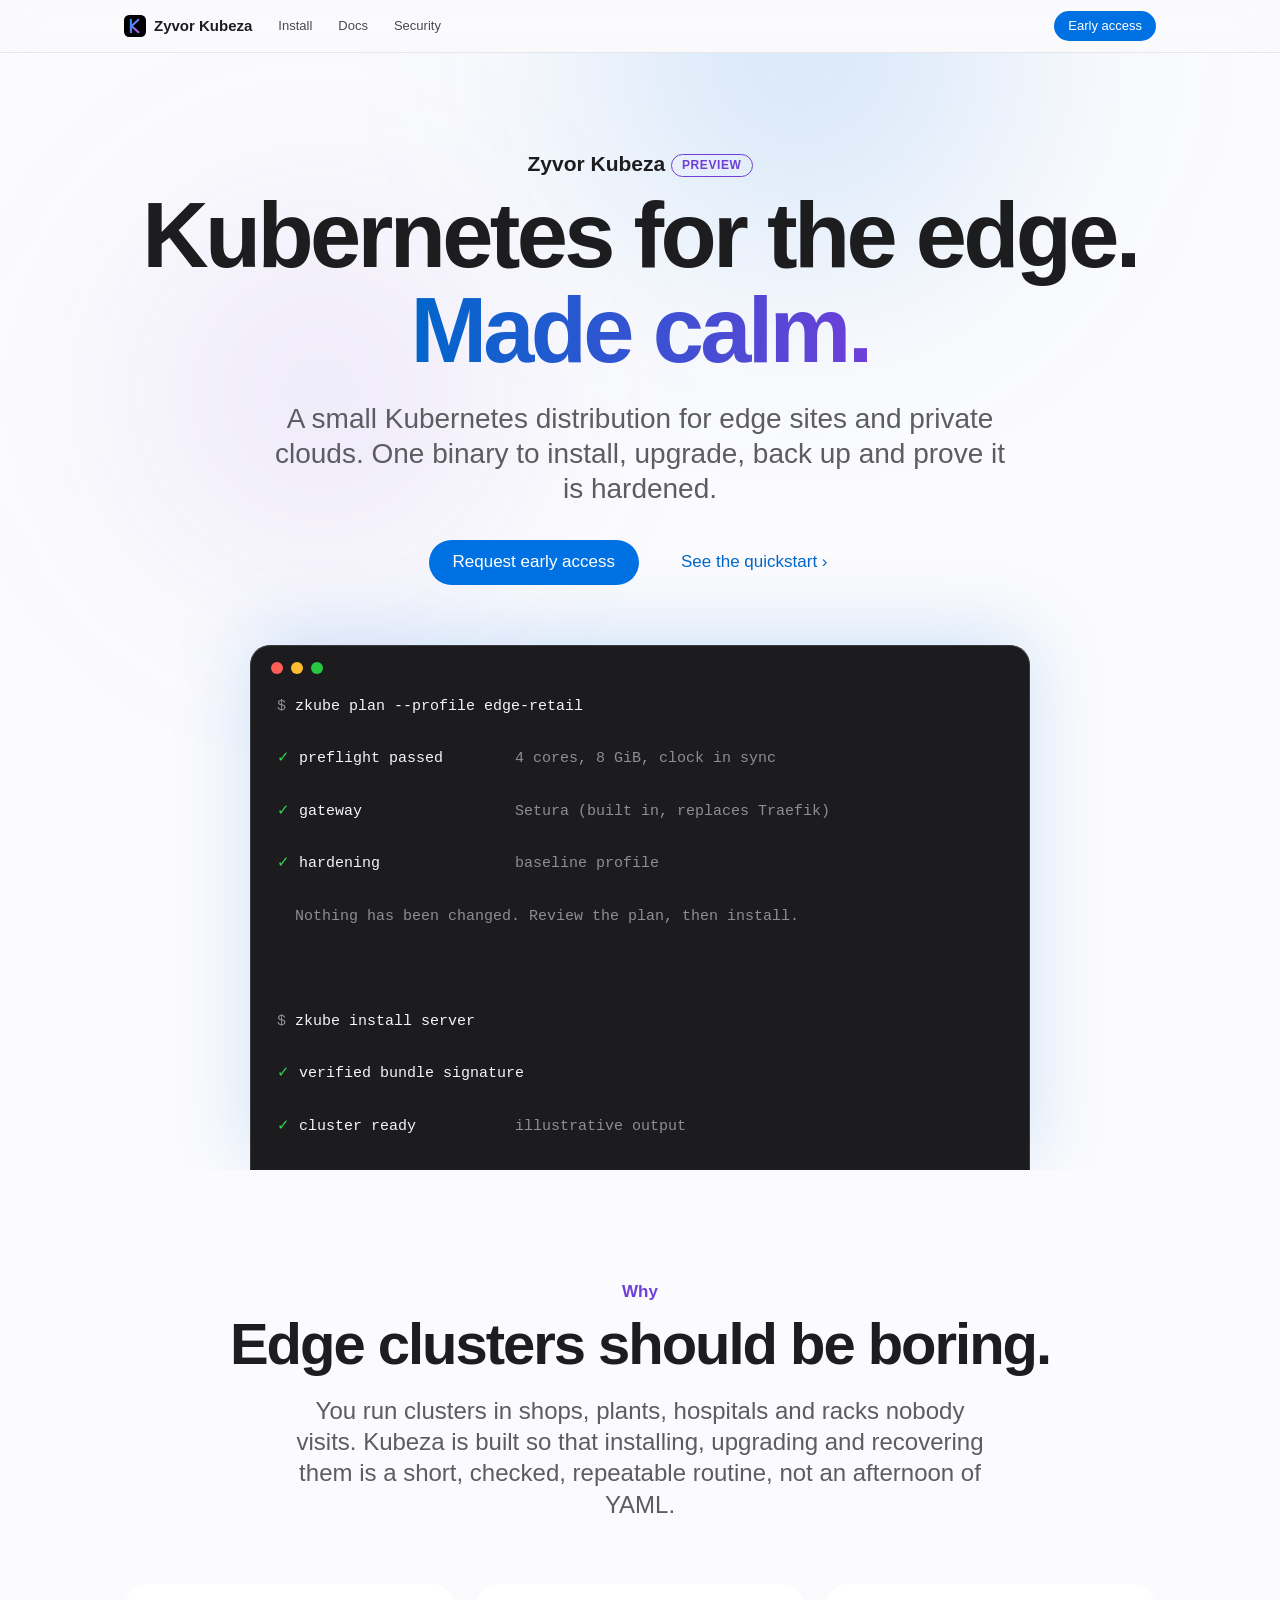
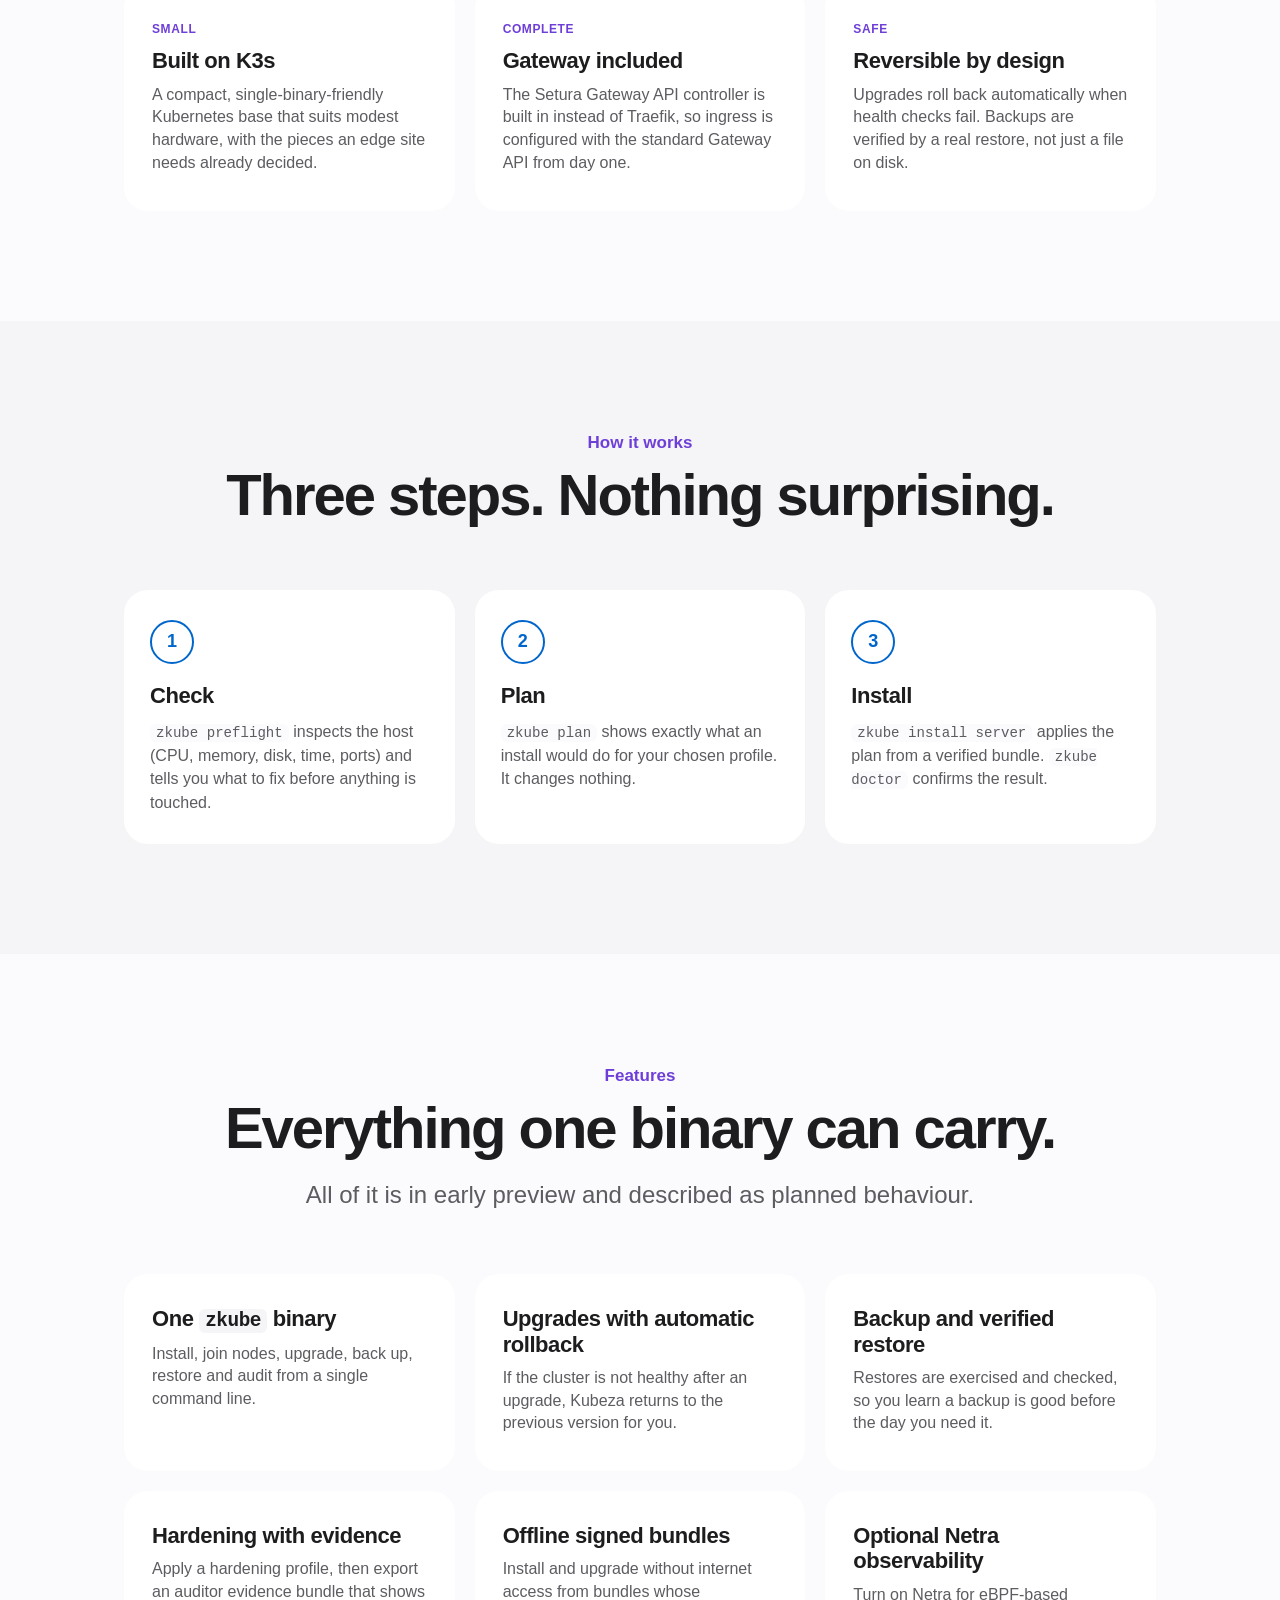
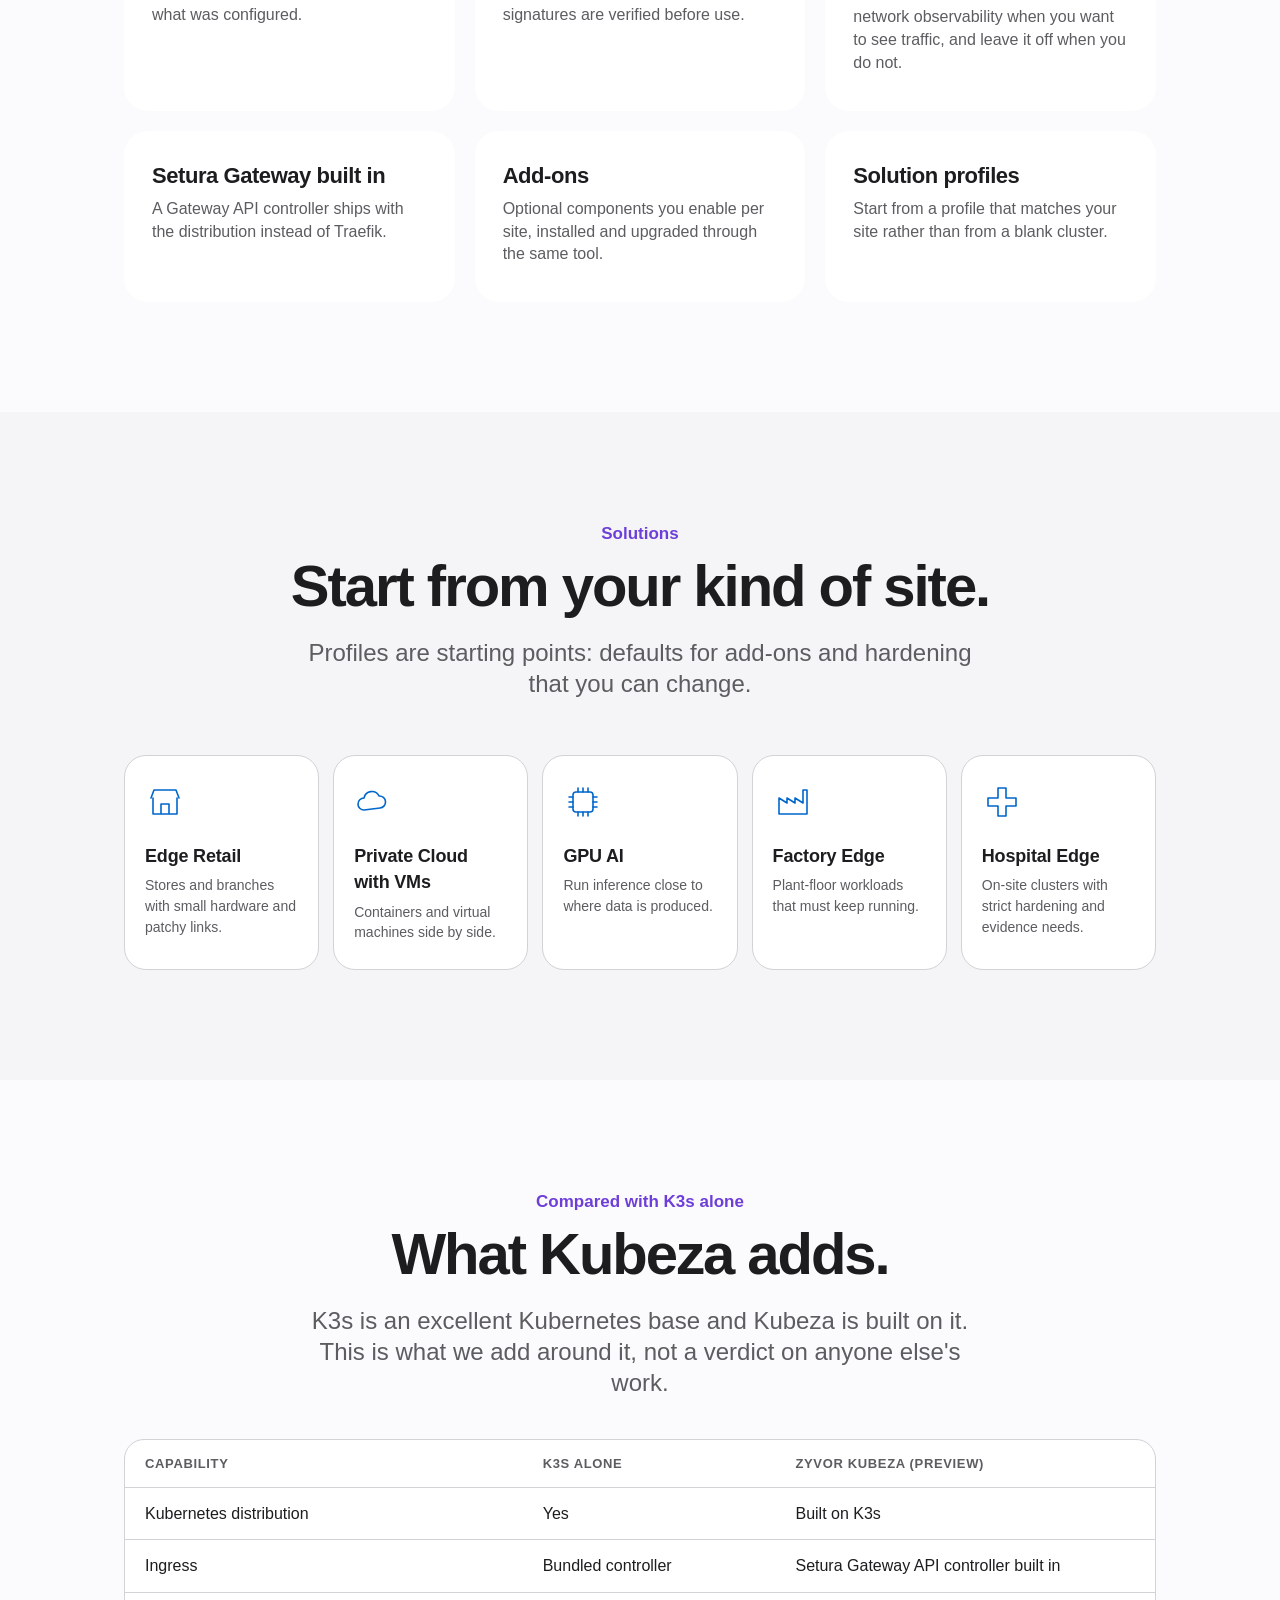
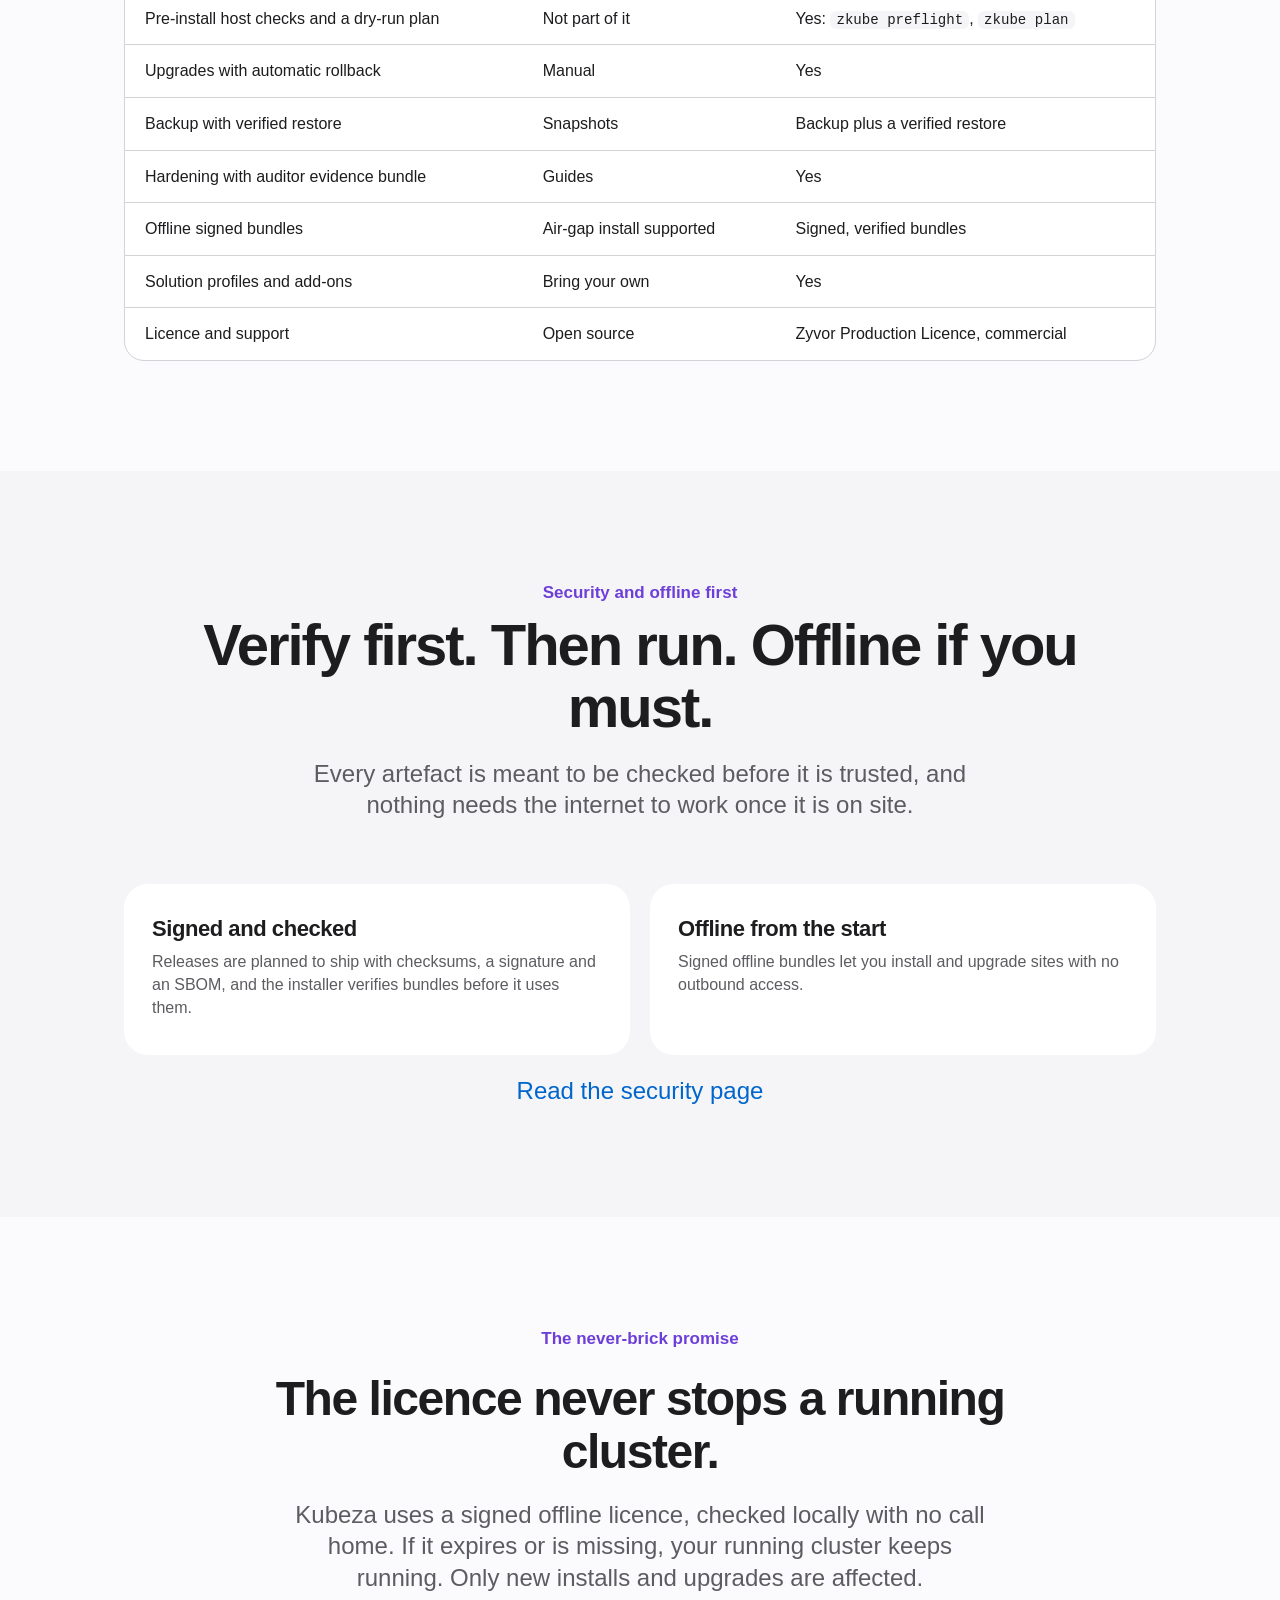
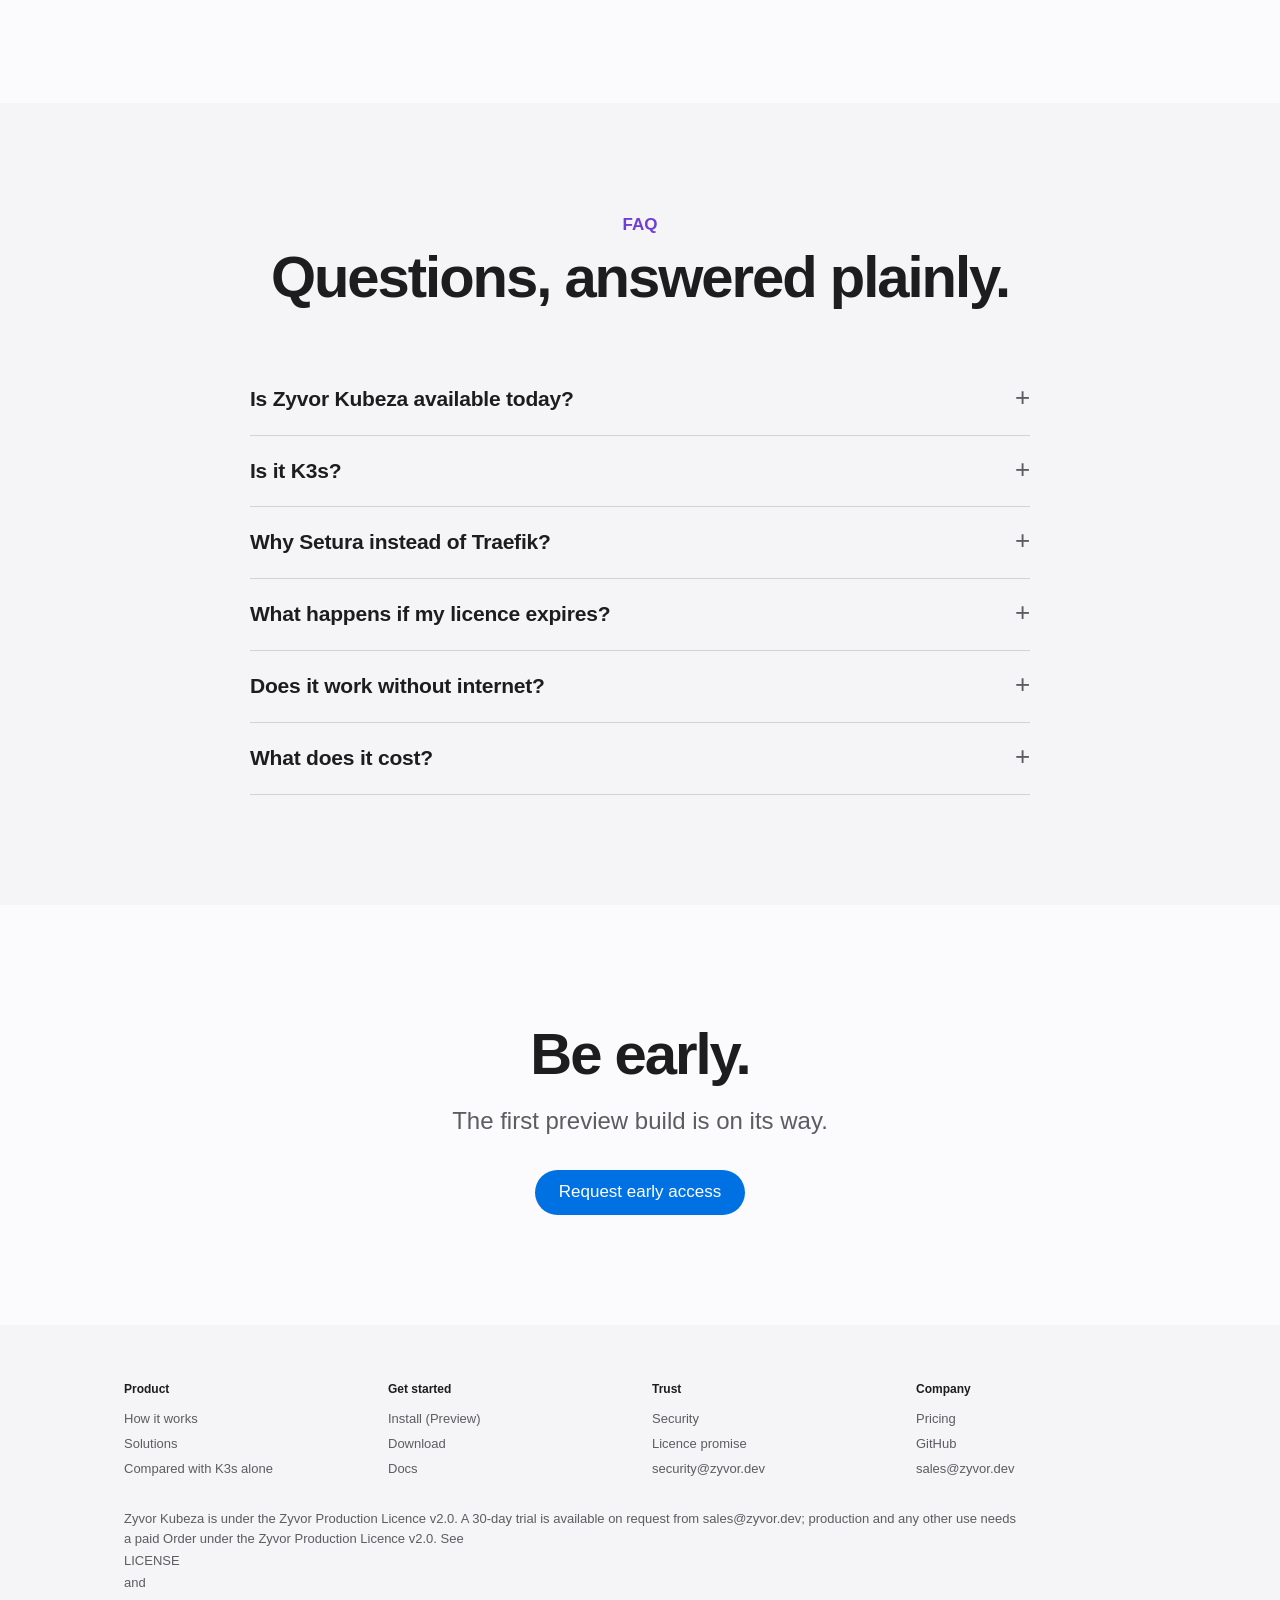
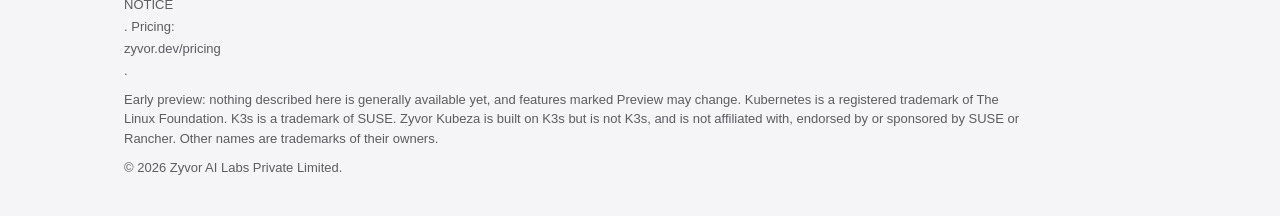
==== index.html @ eb452c56 "Add home page Co-Authored-By: Claude Sonnet 5.5 <noreply@anthropic.com>" ====
<!doctype html>
<html lang="en">
<head>
<meta charset="utf-8">
<meta name="viewport" content="width=device-width, initial-scale=1">
<title>Zyvor Kubeza: Kubernetes for the edge, made calm</title>
<meta name="description" content="A small Kubernetes distribution for edge sites and private clouds, built on K3s, with the Setura Gateway API controller built in. Early preview.">
<link rel="canonical" href="https://zyvorai.github.io/zyvor-kubeza-site/">
<link rel="icon" type="image/svg+xml" href="favicon.svg">
<meta property="og:type" content="website">
<meta property="og:title" content="Zyvor Kubeza: Kubernetes for the edge, made calm">
<meta property="og:description" content="A small Kubernetes distribution for edge sites and private clouds, built on K3s, with the Setura Gateway API controller built in. Early preview.">
<meta property="og:image" content="https://zyvorai.github.io/zyvor-kubeza-site/og-image.svg">
<meta name="twitter:card" content="summary_large_image">
<meta name="theme-color" content="#000000" media="(prefers-color-scheme: dark)">
<meta name="theme-color" content="#fbfbfd" media="(prefers-color-scheme: light)">
<link rel="stylesheet" href="assets/site.css">
<noscript><style>.reveal{opacity:1!important;transform:none!important}.terminal .line{opacity:1!important;animation:none!important}</style></noscript>
</head>
<body>
<a class="skip" href="#main">Skip to content</a>
<header class="nav"><div class="wrap">
<a class="brand" href="index.html"><img src="favicon.svg" alt="" width="22" height="22">Zyvor Kubeza</a>
<nav aria-label="Primary" style="display:contents">
<a class="hide-sm" href="install.html">Install</a>
<a class="hide-sm" href="docs.html">Docs</a>
<a class="hide-sm" href="security.html">Security</a>
<span class="spacer"></span>
<a class="buy" href="download.html">Early access</a>
</nav></div></header>
<main id="main">
<section class="hero" style="padding-bottom:0">
<div class="wrap">
<p class="eyebrow">Zyvor Kubeza <span class="badge">Preview</span></p>
<h1>Kubernetes for the edge.<br><span class="grad">Made calm.</span></h1>
<p class="lede">A small Kubernetes distribution for edge sites and private clouds. One binary to install, upgrade, back up and prove it is hardened.</p>
<div class="cta"><a class="btn primary" href="download.html">Request early access</a><a class="btn ghost" href="install.html">See the quickstart</a></div>
<div class="terminal" role="img" aria-label="Terminal mock of zkube plan and zkube install output">
<div class="bar" aria-hidden="true"><i></i><i></i><i></i></div>
<pre aria-hidden="true"><span class="line" style="--i:0"><span class="dim">$</span> zkube plan --profile edge-retail</span>
<span class="line" style="--i:1"><span class="ok">&#10003;</span> preflight passed        <span class="dim">4 cores, 8 GiB, clock in sync</span></span>
<span class="line" style="--i:2"><span class="ok">&#10003;</span> gateway                 <span class="dim">Setura (built in, replaces Traefik)</span></span>
<span class="line" style="--i:3"><span class="ok">&#10003;</span> hardening               <span class="dim">baseline profile</span></span>
<span class="line" style="--i:4"><span class="dim">  Nothing has been changed. Review the plan, then install.</span></span>
<span class="line" style="--i:5"> </span>
<span class="line" style="--i:6"><span class="dim">$</span> zkube install server</span>
<span class="line" style="--i:7"><span class="ok">&#10003;</span> verified bundle signature</span>
<span class="line" style="--i:8"><span class="ok">&#10003;</span> cluster ready           <span class="dim">illustrative output</span></span></pre>
</div>
</div>
</section>

<section id="why"><div class="wrap">
<p class="kicker reveal">Why</p>
<h2 class="reveal">Edge clusters should be boring.</h2>
<p class="sub reveal">You run clusters in shops, plants, hospitals and racks nobody visits. Kubeza is built so that installing, upgrading and recovering them is a short, checked, repeatable routine, not an afternoon of YAML.</p>
<div class="grid">
<div class="card reveal"><span class="tag">Small</span><h3>Built on K3s</h3><p>A compact, single-binary-friendly Kubernetes base that suits modest hardware, with the pieces an edge site needs already decided.</p></div>
<div class="card reveal"><span class="tag">Complete</span><h3>Gateway included</h3><p>The Setura Gateway API controller is built in instead of Traefik, so ingress is configured with the standard Gateway API from day one.</p></div>
<div class="card reveal"><span class="tag">Safe</span><h3>Reversible by design</h3><p>Upgrades roll back automatically when health checks fail. Backups are verified by a real restore, not just a file on disk.</p></div>
</div></div></section>

<section id="how" class="alt"><div class="wrap">
<p class="kicker reveal">How it works</p>
<h2 class="reveal">Three steps. Nothing surprising.</h2>
<div class="steps">
<div class="step reveal"><b>1</b><h3>Check</h3><p><code>zkube preflight</code> inspects the host (CPU, memory, disk, time, ports) and tells you what to fix before anything is touched.</p></div>
<div class="step reveal"><b>2</b><h3>Plan</h3><p><code>zkube plan</code> shows exactly what an install would do for your chosen profile. It changes nothing.</p></div>
<div class="step reveal"><b>3</b><h3>Install</h3><p><code>zkube install server</code> applies the plan from a verified bundle. <code>zkube doctor</code> confirms the result.</p></div>
</div></div></section>

<section id="features"><div class="wrap">
<p class="kicker reveal">Features</p>
<h2 class="reveal">Everything one binary can carry.</h2>
<p class="sub reveal">All of it is in early preview and described as planned behaviour.</p>
<div class="grid">
<div class="card reveal"><h3>One <code>zkube</code> binary</h3><p>Install, join nodes, upgrade, back up, restore and audit from a single command line.</p></div>
<div class="card reveal"><h3>Upgrades with automatic rollback</h3><p>If the cluster is not healthy after an upgrade, Kubeza returns to the previous version for you.</p></div>
<div class="card reveal"><h3>Backup and verified restore</h3><p>Restores are exercised and checked, so you learn a backup is good before the day you need it.</p></div>
<div class="card reveal"><h3>Hardening with evidence</h3><p>Apply a hardening profile, then export an auditor evidence bundle that shows what was configured.</p></div>
<div class="card reveal"><h3>Offline signed bundles</h3><p>Install and upgrade without internet access from bundles whose signatures are verified before use.</p></div>
<div class="card reveal"><h3>Optional Netra observability</h3><p>Turn on Netra for eBPF-based network observability when you want to see traffic, and leave it off when you do not.</p></div>
<div class="card reveal"><h3>Setura Gateway built in</h3><p>A Gateway API controller ships with the distribution instead of Traefik.</p></div>
<div class="card reveal"><h3>Add-ons</h3><p>Optional components you enable per site, installed and upgraded through the same tool.</p></div>
<div class="card reveal"><h3>Solution profiles</h3><p>Start from a profile that matches your site rather than from a blank cluster.</p></div>
</div></div></section>

<section id="solutions" class="alt"><div class="wrap">
<p class="kicker reveal">Solutions</p>
<h2 class="reveal">Start from your kind of site.</h2>
<p class="sub reveal">Profiles are starting points: defaults for add-ons and hardening that you can change.</p>
<div class="sols">
<div class="sol reveal"><svg viewBox="0 0 40 40" aria-hidden="true"><path d="M6 16l3-8h22l3 8M8 16v16h24V16M16 32V22h8v10"/></svg><h3>Edge Retail</h3><p>Stores and branches with small hardware and patchy links.</p></div>
<div class="sol reveal"><svg viewBox="0 0 40 40" aria-hidden="true"><path d="M10 28a6 6 0 010-12 8 8 0 0115-2 6 6 0 011 12z"/></svg><h3>Private Cloud with VMs</h3><p>Containers and virtual machines side by side.</p></div>
<div class="sol reveal"><svg viewBox="0 0 40 40" aria-hidden="true"><rect x="10" y="10" width="20" height="20" rx="3"/><path d="M15 6v4M20 6v4M25 6v4M15 30v4M20 30v4M25 30v4M6 15h4M6 20h4M6 25h4M30 15h4M30 20h4M30 25h4"/></svg><h3>GPU AI</h3><p>Run inference close to where data is produced.</p></div>
<div class="sol reveal"><svg viewBox="0 0 40 40" aria-hidden="true"><path d="M6 32V16l8 5v-5l8 5v-5l8 5V8h4v24z"/></svg><h3>Factory Edge</h3><p>Plant-floor workloads that must keep running.</p></div>
<div class="sol reveal"><svg viewBox="0 0 40 40" aria-hidden="true"><path d="M16 6h8v10h10v8H24v10h-8V24H6v-8h10z"/></svg><h3>Hospital Edge</h3><p>On-site clusters with strict hardening and evidence needs.</p></div>
</div></div></section>

<section id="compare"><div class="wrap">
<p class="kicker reveal">Compared with K3s alone</p>
<h2 class="reveal">What Kubeza adds.</h2>
<p class="sub reveal">K3s is an excellent Kubernetes base and Kubeza is built on it. This is what we add around it, not a verdict on anyone else's work.</p>
<div class="tablewrap reveal"><table>
<thead><tr><th>Capability</th><th>K3s alone</th><th>Zyvor Kubeza (Preview)</th></tr></thead>
<tbody>
<tr><td>Kubernetes distribution</td><td>Yes</td><td>Built on K3s</td></tr>
<tr><td>Ingress</td><td>Bundled controller</td><td>Setura Gateway API controller built in</td></tr>
<tr><td>Pre-install host checks and a dry-run plan</td><td>Not part of it</td><td>Yes: <code>zkube preflight</code>, <code>zkube plan</code></td></tr>
<tr><td>Upgrades with automatic rollback</td><td>Manual</td><td>Yes</td></tr>
<tr><td>Backup with verified restore</td><td>Snapshots</td><td>Backup plus a verified restore</td></tr>
<tr><td>Hardening with auditor evidence bundle</td><td>Guides</td><td>Yes</td></tr>
<tr><td>Offline signed bundles</td><td>Air-gap install supported</td><td>Signed, verified bundles</td></tr>
<tr><td>Solution profiles and add-ons</td><td>Bring your own</td><td>Yes</td></tr>
<tr><td>Licence and support</td><td>Open source</td><td>Zyvor Production Licence, commercial</td></tr>
</tbody></table></div>
</div></section>

<section id="security" class="alt"><div class="wrap">
<p class="kicker reveal">Security and offline first</p>
<h2 class="reveal">Verify first. Then run. Offline if you must.</h2>
<p class="sub reveal">Every artefact is meant to be checked before it is trusted, and nothing needs the internet to work once it is on site.</p>
<div class="grid two">
<div class="card reveal"><h3>Signed and checked</h3><p>Releases are planned to ship with checksums, a signature and an SBOM, and the installer verifies bundles before it uses them.</p></div>
<div class="card reveal"><h3>Offline from the start</h3><p>Signed offline bundles let you install and upgrade sites with no outbound access.</p></div>
</div>
<p class="sub reveal"><a href="security.html">Read the security page</a></p>
</div></section>

<section id="licence"><div class="wrap promise">
<p class="kicker reveal">The never-brick promise</p>
<p class="big reveal">The licence never stops a running cluster.</p>
<p class="sub reveal">Kubeza uses a signed offline licence, checked locally with no call home. If it expires or is missing, your running cluster keeps running. Only new installs and upgrades are affected.</p>
</div></section>

<section id="faq" class="alt"><div class="wrap">
<p class="kicker reveal">FAQ</p>
<h2 class="reveal">Questions, answered plainly.</h2>
<div class="faq">
<details><summary>Is Zyvor Kubeza available today?</summary><p>No. It is an early preview and no binary has been released yet. You can request early access from the <a href="download.html">download page</a>.</p></details>
<details><summary>Is it K3s?</summary><p>No. Zyvor Kubeza is built on K3s and adds its own tooling and components. K3s is a trademark of SUSE, and Zyvor Kubeza is not affiliated with SUSE or Rancher.</p></details>
<details><summary>Why Setura instead of Traefik?</summary><p>Setura is a Gateway API controller from Zyvor that is built into the distribution, so ingress uses the standard Gateway API from the start.</p></details>
<details><summary>What happens if my licence expires?</summary><p>Your running cluster keeps running. The licence is signed and verified offline and never stops a running cluster.</p></details>
<details><summary>Does it work without internet?</summary><p>That is the plan: offline signed bundles for install and upgrade. This is part of the preview.</p></details>
<details><summary>What does it cost?</summary><p>See <a href="https://zyvor.dev/pricing">zyvor.dev/pricing</a> or write to <a href="mailto:sales@zyvor.dev">sales@zyvor.dev</a>.</p></details>
</div></div></section>

<section><div class="wrap" style="text-align:center">
<h2 class="reveal">Be early.</h2>
<p class="sub reveal">The first preview build is on its way.</p>
<div class="cta"><a class="btn primary" href="download.html">Request early access</a></div>
</div></section>
</main>
<footer><div class="wrap">
<div class="cols">
<div><h4>Product</h4><a href="index.html#how">How it works</a><a href="index.html#solutions">Solutions</a><a href="index.html#compare">Compared with K3s alone</a></div>
<div><h4>Get started</h4><a href="install.html">Install (Preview)</a><a href="download.html">Download</a><a href="docs.html">Docs</a></div>
<div><h4>Trust</h4><a href="security.html">Security</a><a href="index.html#licence">Licence promise</a><a href="mailto:security@zyvor.dev">security@zyvor.dev</a></div>
<div><h4>Company</h4><a href="https://zyvor.dev/pricing">Pricing</a><a href="https://github.com/zyvorai/zyvor-kubeza-site">GitHub</a><a href="mailto:sales@zyvor.dev">sales@zyvor.dev</a></div>
</div>
<p>Zyvor Kubeza is under the Zyvor Production Licence v2.0. A 30-day trial is available on request from sales@zyvor.dev; production and any other use needs a paid Order under the Zyvor Production Licence v2.0. See <a href="https://github.com/zyvorai/zyvor-kubeza-site/blob/main/LICENSE">LICENSE</a> and <a href="https://github.com/zyvorai/zyvor-kubeza-site/blob/main/NOTICE">NOTICE</a>. Pricing: <a href="https://zyvor.dev/pricing">zyvor.dev/pricing</a>.</p>
<p>Early preview: nothing described here is generally available yet, and features marked Preview may change. Kubernetes is a registered trademark of The Linux Foundation. K3s is a trademark of SUSE. Zyvor Kubeza is built on K3s but is not K3s, and is not affiliated with, endorsed by or sponsored by SUSE or Rancher. Other names are trademarks of their owners.</p>
<p>&copy; 2026 Zyvor AI Labs Private Limited.</p>
</div></footer>
<script src="assets/site.js" defer></script>
</body>
</html>
---- assets/site.css ----
:root{
  --blue:#0066cc;--blue-btn:#0071e3;--accent2:#6e3fd8;--green:#1a8f3c;--red:#d70015;--amber:#a15c00;
  --ink:#1d1d1f;--ink-2:#5c5c61;--paper:#fbfbfd;--gray:#f5f5f7;--card:#fff;--line:#d2d2d7;
  --nav:rgba(251,251,253,.8);--nav-ink:#1d1d1f;
  --term-bg:#1c1c1e;--term-ink:#f5f5f7;
  --glow1:rgba(0,113,227,.18);--glow2:rgba(110,63,216,.12);
  --font:-apple-system,BlinkMacSystemFont,"SF Pro Display","SF Pro Text","Helvetica Neue",Helvetica,Arial,sans-serif;
  --mono:ui-monospace,"SF Mono",Menlo,Monaco,Consolas,monospace;
  color-scheme:light dark;
}
@media(prefers-color-scheme:dark){:root{
  --blue:#2997ff;--accent2:#bf5af2;--green:#30d158;--red:#ff453a;--amber:#ffd60a;
  --ink:#f5f5f7;--ink-2:#a1a1a6;--paper:#000;--gray:#111113;--card:#1c1c1e;--line:#3a3a3c;
  --nav:rgba(0,0,0,.72);--nav-ink:#f5f5f7;--term-bg:#161618;
  --glow1:rgba(41,151,255,.35);--glow2:rgba(191,90,242,.22);}}
*{box-sizing:border-box;margin:0;padding:0}
html{scroll-behavior:smooth;-webkit-text-size-adjust:100%}
body{font-family:var(--font);background:var(--paper);color:var(--ink);line-height:1.47;-webkit-font-smoothing:antialiased}
a{color:var(--blue);text-decoration:none}a:hover{text-decoration:underline}
:focus-visible{outline:3px solid var(--blue);outline-offset:3px;border-radius:6px}
.skip{position:absolute;left:-999px;top:8px;background:var(--blue-btn);color:#fff;padding:10px 16px;border-radius:10px;z-index:100}
.skip:focus{left:8px}
.wrap{max-width:1080px;margin:0 auto;padding:0 24px}
.narrow{max-width:760px}
header.nav{position:sticky;top:0;z-index:20;background:var(--nav);backdrop-filter:saturate(180%) blur(20px);-webkit-backdrop-filter:saturate(180%) blur(20px);border-bottom:1px solid color-mix(in srgb,var(--line) 50%,transparent)}
header.nav .wrap{display:flex;align-items:center;height:52px;gap:26px;font-size:13px}
header.nav a{color:var(--nav-ink);opacity:.8}header.nav a:hover,header.nav a[aria-current]{opacity:1;text-decoration:none}
header.nav .brand{display:flex;align-items:center;gap:8px;font-weight:600;font-size:15px;opacity:1}
header.nav .brand img{width:22px;height:22px}
header.nav .spacer{flex:1}
header.nav .buy{background:var(--blue-btn);color:#fff;opacity:1;padding:5px 14px;border-radius:980px}
@media(max-width:760px){header.nav .hide-sm{display:none}header.nav .wrap{gap:16px}}
.badge{display:inline-block;font-size:12px;font-weight:600;letter-spacing:.05em;text-transform:uppercase;color:var(--accent2);border:1px solid currentColor;border-radius:980px;padding:2px 10px;vertical-align:middle}
.hero{text-align:center;padding:96px 0 0;position:relative;overflow:hidden}
.hero::before,.hero::after{content:"";position:absolute;border-radius:50%;filter:blur(90px);pointer-events:none}
.hero::before{width:720px;height:720px;left:50%;top:-360px;margin-left:-200px;background:radial-gradient(circle,var(--glow1),transparent 65%)}
.hero::after{width:600px;height:600px;left:50%;top:40px;margin-left:-620px;background:radial-gradient(circle,var(--glow2),transparent 65%)}
.hero .wrap{position:relative;z-index:1}
.eyebrow{font-size:21px;font-weight:600}
h1{font-size:clamp(44px,8vw,92px);line-height:1.03;font-weight:700;letter-spacing:-.04em;margin-top:8px}
.grad{background:linear-gradient(90deg,var(--blue),var(--accent2));-webkit-background-clip:text;background-clip:text;color:transparent}
.lede{max-width:740px;margin:24px auto 0;font-size:clamp(19px,2.4vw,28px);line-height:1.25;color:var(--ink-2)}
.cta{display:flex;gap:18px;justify-content:center;flex-wrap:wrap;margin-top:34px;align-items:center}
.btn{display:inline-block;padding:12px 24px;border-radius:980px;font-size:17px;line-height:1.2}
.btn:hover{text-decoration:none}
.btn.primary{background:var(--blue-btn);color:#fff}.btn.primary:hover{background:#0077ed}
.btn.ghost::after{content:" \203A"}
.terminal{margin:60px auto 0;max-width:780px;text-align:left;background:var(--term-bg);border:1px solid #3a3a3c;border-bottom:0;border-radius:20px 20px 0 0;box-shadow:0 -10px 80px var(--glow1);color:var(--term-ink)}
.terminal.closed{border-bottom:1px solid #3a3a3c;border-radius:20px;margin:40px 0 0;box-shadow:0 20px 60px rgba(0,0,0,.18)}
.bar{display:flex;gap:8px;padding:16px 20px}.bar i{width:12px;height:12px;border-radius:50%;display:block;background:#ff5f57}.bar i:nth-child(2){background:#febc2e}.bar i:nth-child(3){background:#28c840}
.terminal pre,pre.code{font-family:var(--mono);font-size:clamp(11px,1.9vw,15px);line-height:1.75;padding:4px 26px 30px;overflow-x:auto;color:var(--term-ink)}
.ok{color:#30d158}.dim{color:#8e8e93}.err{color:#ff6961}.warn{color:#ffd60a}.hl{color:#64d2ff}
.line{display:block;opacity:1}
@media(prefers-reduced-motion:no-preference){
 .terminal .line{opacity:0;animation:ty .5s forwards;animation-delay:calc(var(--i)*.28s + .3s)}
 @keyframes ty{to{opacity:1}}
 .reveal{opacity:0;transform:translateY(24px);transition:opacity .8s cubic-bezier(.2,.7,.2,1),transform .8s cubic-bezier(.2,.7,.2,1)}
 .reveal.in{opacity:1;transform:none}
 .btn,.card,.sol{transition:transform .25s,background .25s}
 .card:hover,.sol:hover{transform:translateY(-3px)}}
noscript~*{}
section{padding:110px 0}
section.alt{background:var(--gray)}
.kicker{font-size:17px;font-weight:600;color:var(--accent2);text-align:center}
h2{font-size:clamp(34px,5.4vw,58px);line-height:1.07;font-weight:700;letter-spacing:-.035em;text-align:center;margin-top:8px}
.sub{max-width:700px;margin:20px auto 0;text-align:center;font-size:clamp(18px,2.2vw,24px);line-height:1.3;color:var(--ink-2)}
.steps{display:grid;grid-template-columns:repeat(3,1fr);gap:20px;margin-top:64px}
.step{background:var(--card);border-radius:24px;padding:30px 26px}
.step b{display:grid;place-items:center;width:44px;height:44px;border-radius:50%;border:2px solid var(--blue);color:var(--blue);font-size:18px;margin-bottom:16px}
.step h3{font-size:22px;letter-spacing:-.02em}.step p{margin-top:8px;color:var(--ink-2);font-size:16px}
.grid{display:grid;grid-template-columns:repeat(3,1fr);gap:20px;margin-top:64px}
.grid.two{grid-template-columns:repeat(2,1fr)}
.card{background:var(--card);border-radius:24px;padding:32px 28px 36px}
.card h3{font-size:22px;font-weight:700;letter-spacing:-.02em;line-height:1.15}
.card p{margin-top:10px;font-size:16px;color:var(--ink-2);line-height:1.42}
.tag{display:inline-block;font-size:12px;font-weight:600;color:var(--accent2);margin-bottom:10px;letter-spacing:.05em;text-transform:uppercase}
@media(max-width:900px){.grid,.grid.two,.steps{grid-template-columns:1fr}}
code,.inline{font-family:var(--mono);font-size:.88em;background:var(--gray);padding:1px 6px;border-radius:6px}
section.alt code{background:var(--paper)}
.sols{display:grid;grid-template-columns:repeat(5,1fr);gap:14px;margin-top:56px}
.sol{background:var(--card);border-radius:22px;padding:26px 20px;border:1px solid var(--line)}
.sol svg{width:40px;height:40px;stroke:var(--blue);fill:none;stroke-width:1.6;stroke-linecap:round;stroke-linejoin:round;margin-bottom:14px}
.sol h3{font-size:18px;letter-spacing:-.01em}.sol p{font-size:14px;color:var(--ink-2);margin-top:6px}
@media(max-width:960px){.sols{grid-template-columns:1fr 1fr}}@media(max-width:520px){.sols{grid-template-columns:1fr}}
.tablewrap{overflow-x:auto;margin-top:40px;border-radius:20px;border:1px solid var(--line);background:var(--card)}
table{border-collapse:collapse;width:100%;font-size:16px}
th,td{text-align:left;padding:14px 20px;border-bottom:1px solid var(--line);vertical-align:top}
tr:last-child td{border-bottom:0}th{font-size:13px;text-transform:uppercase;letter-spacing:.05em;color:var(--ink-2);font-weight:600}
td.y{color:var(--green);font-weight:600}
.promise{text-align:center}
.promise .big{font-size:clamp(28px,4.4vw,48px);line-height:1.12;font-weight:700;letter-spacing:-.03em;max-width:860px;margin:20px auto 0}
.faq{max-width:780px;margin:56px auto 0}
details{border-bottom:1px solid var(--line);padding:20px 0}
summary{cursor:pointer;font-size:21px;font-weight:600;letter-spacing:-.01em;list-style:none;display:flex;justify-content:space-between;gap:20px}
summary::-webkit-details-marker{display:none}summary::after{content:"+";color:var(--ink-2);font-weight:400;font-size:26px;line-height:1}
details[open] summary::after{content:"\2212"}
details p{margin-top:12px;color:var(--ink-2);font-size:17px}
.page{padding:80px 0 100px}
.page h1{font-size:clamp(38px,6vw,64px);text-align:left;letter-spacing:-.035em}
.page h2{text-align:left;font-size:clamp(26px,3.6vw,36px);margin-top:64px;letter-spacing:-.025em}
.page h3{font-size:20px;margin-top:28px}
.page p,.page li{font-size:18px;color:var(--ink-2);margin-top:14px}
.page ul,.page ol{padding-left:1.3em}
.page .lede{text-align:left;margin-left:0}
.note{background:var(--gray);border-radius:18px;padding:18px 22px;margin-top:24px;font-size:16px;color:var(--ink-2)}
.note b{color:var(--ink)}
.page pre.code{background:var(--term-bg);border-radius:16px;margin-top:18px;padding:22px 24px;font-size:14px}
footer{background:var(--gray);padding:56px 0 40px;font-size:13px;color:var(--ink-2)}
footer .cols{display:grid;grid-template-columns:repeat(4,1fr);gap:24px;margin-bottom:28px}
footer h4{font-size:12px;color:var(--ink);margin-bottom:8px}
footer a{display:block;color:var(--ink-2);padding:3px 0}
footer p{margin-top:10px;max-width:900px}
@media(max-width:700px){footer .cols{grid-template-columns:1fr 1fr}}
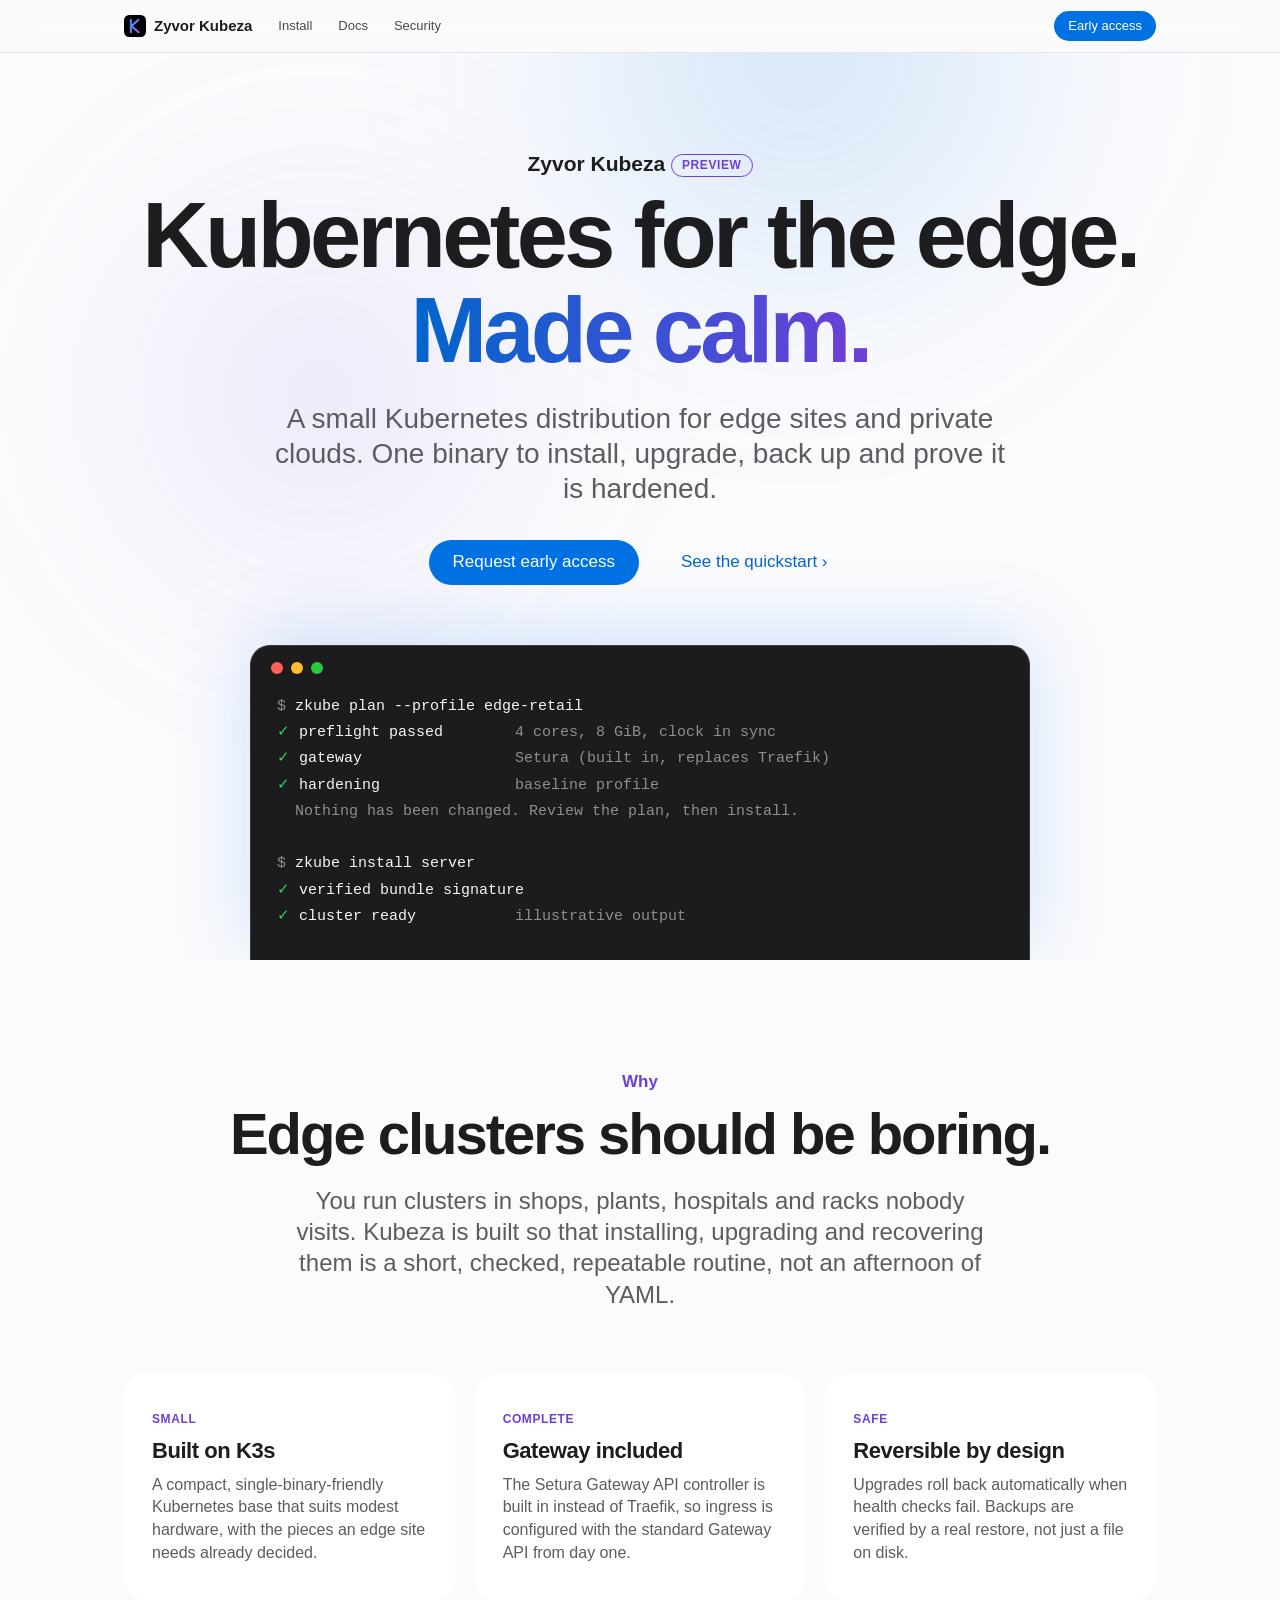
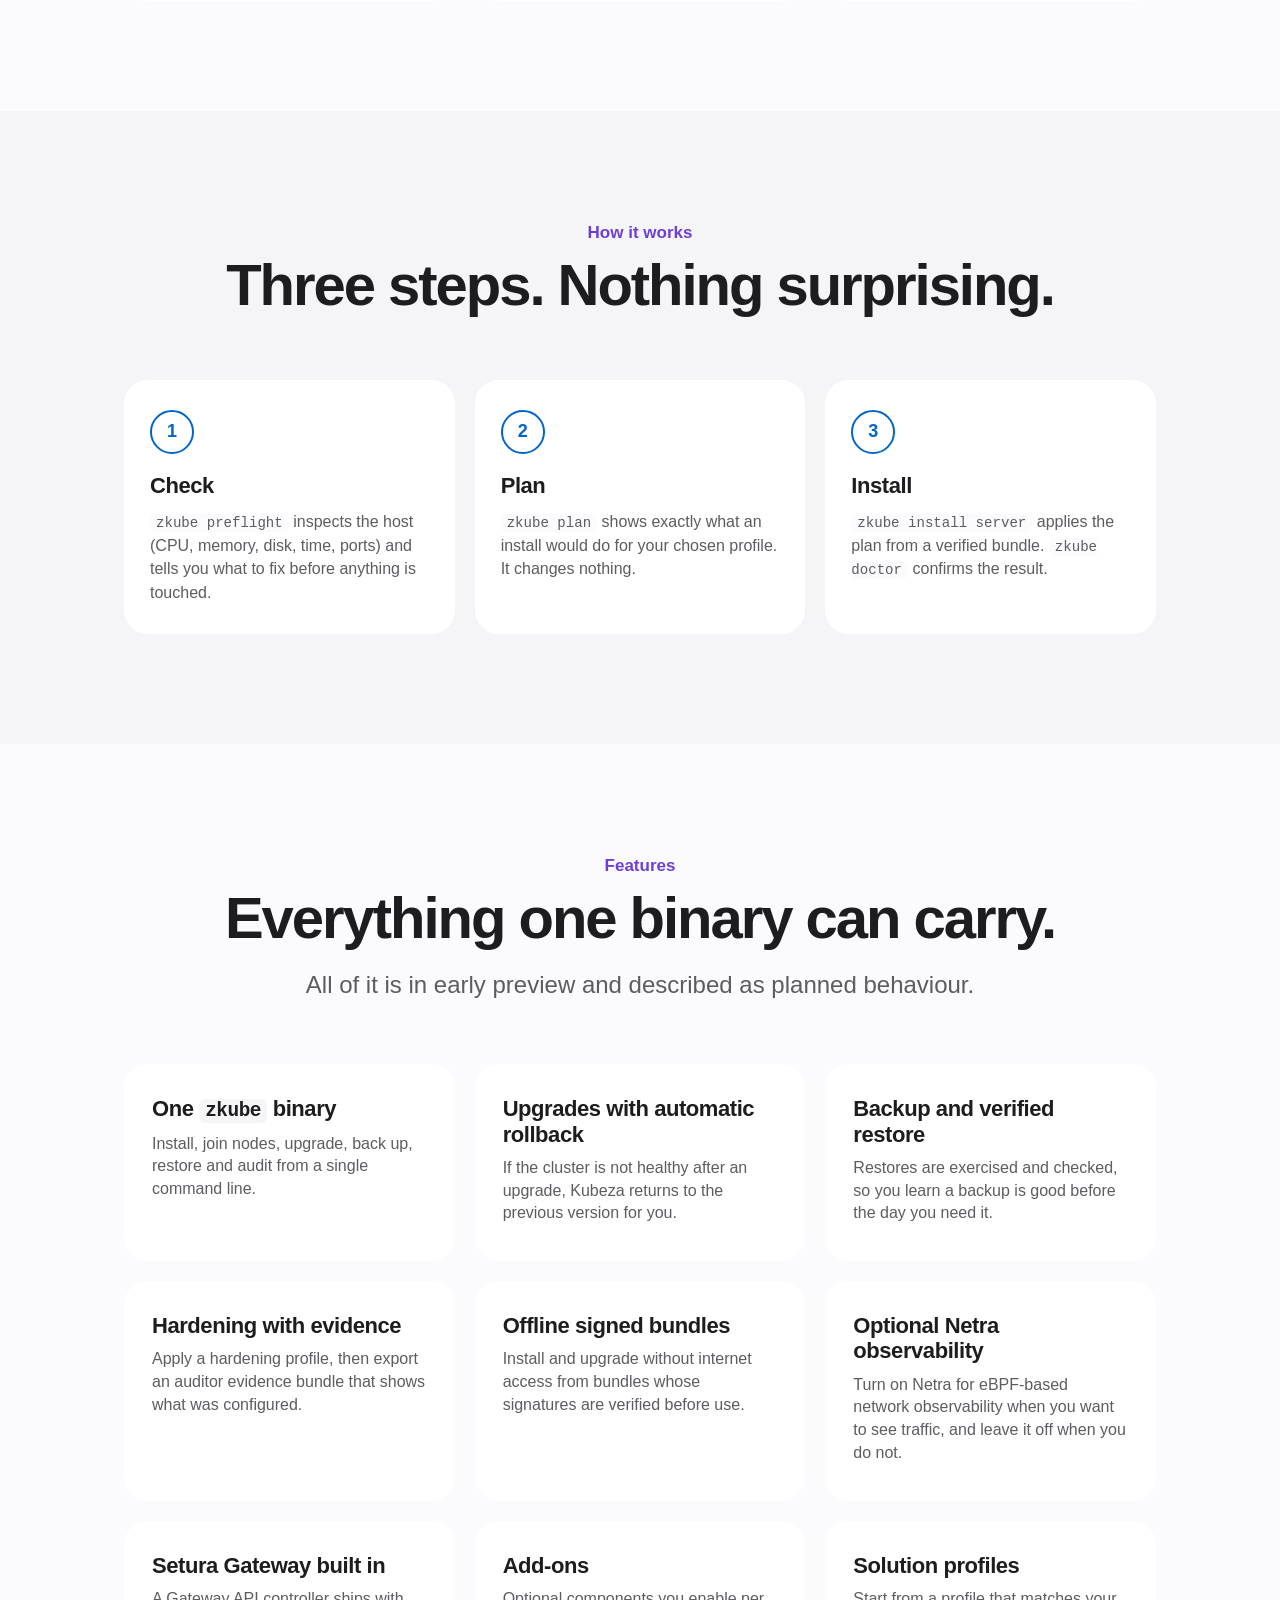
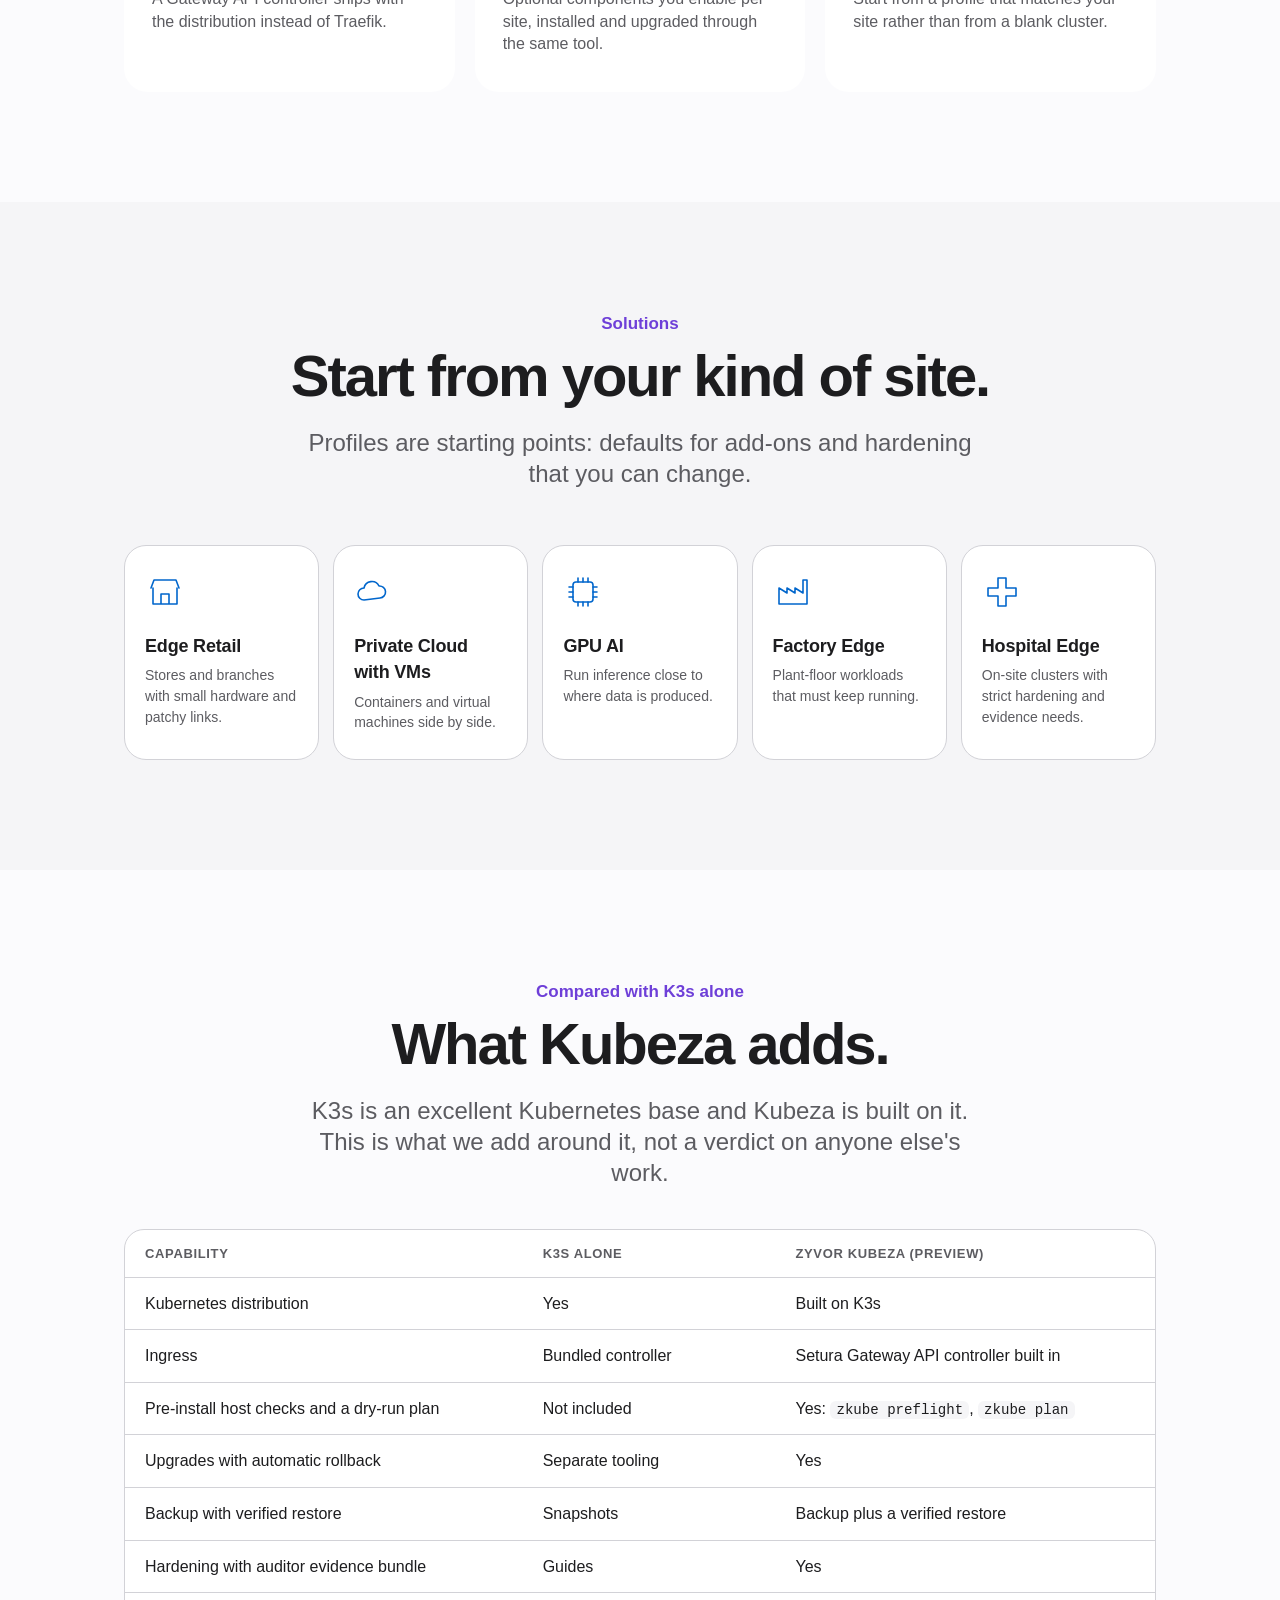
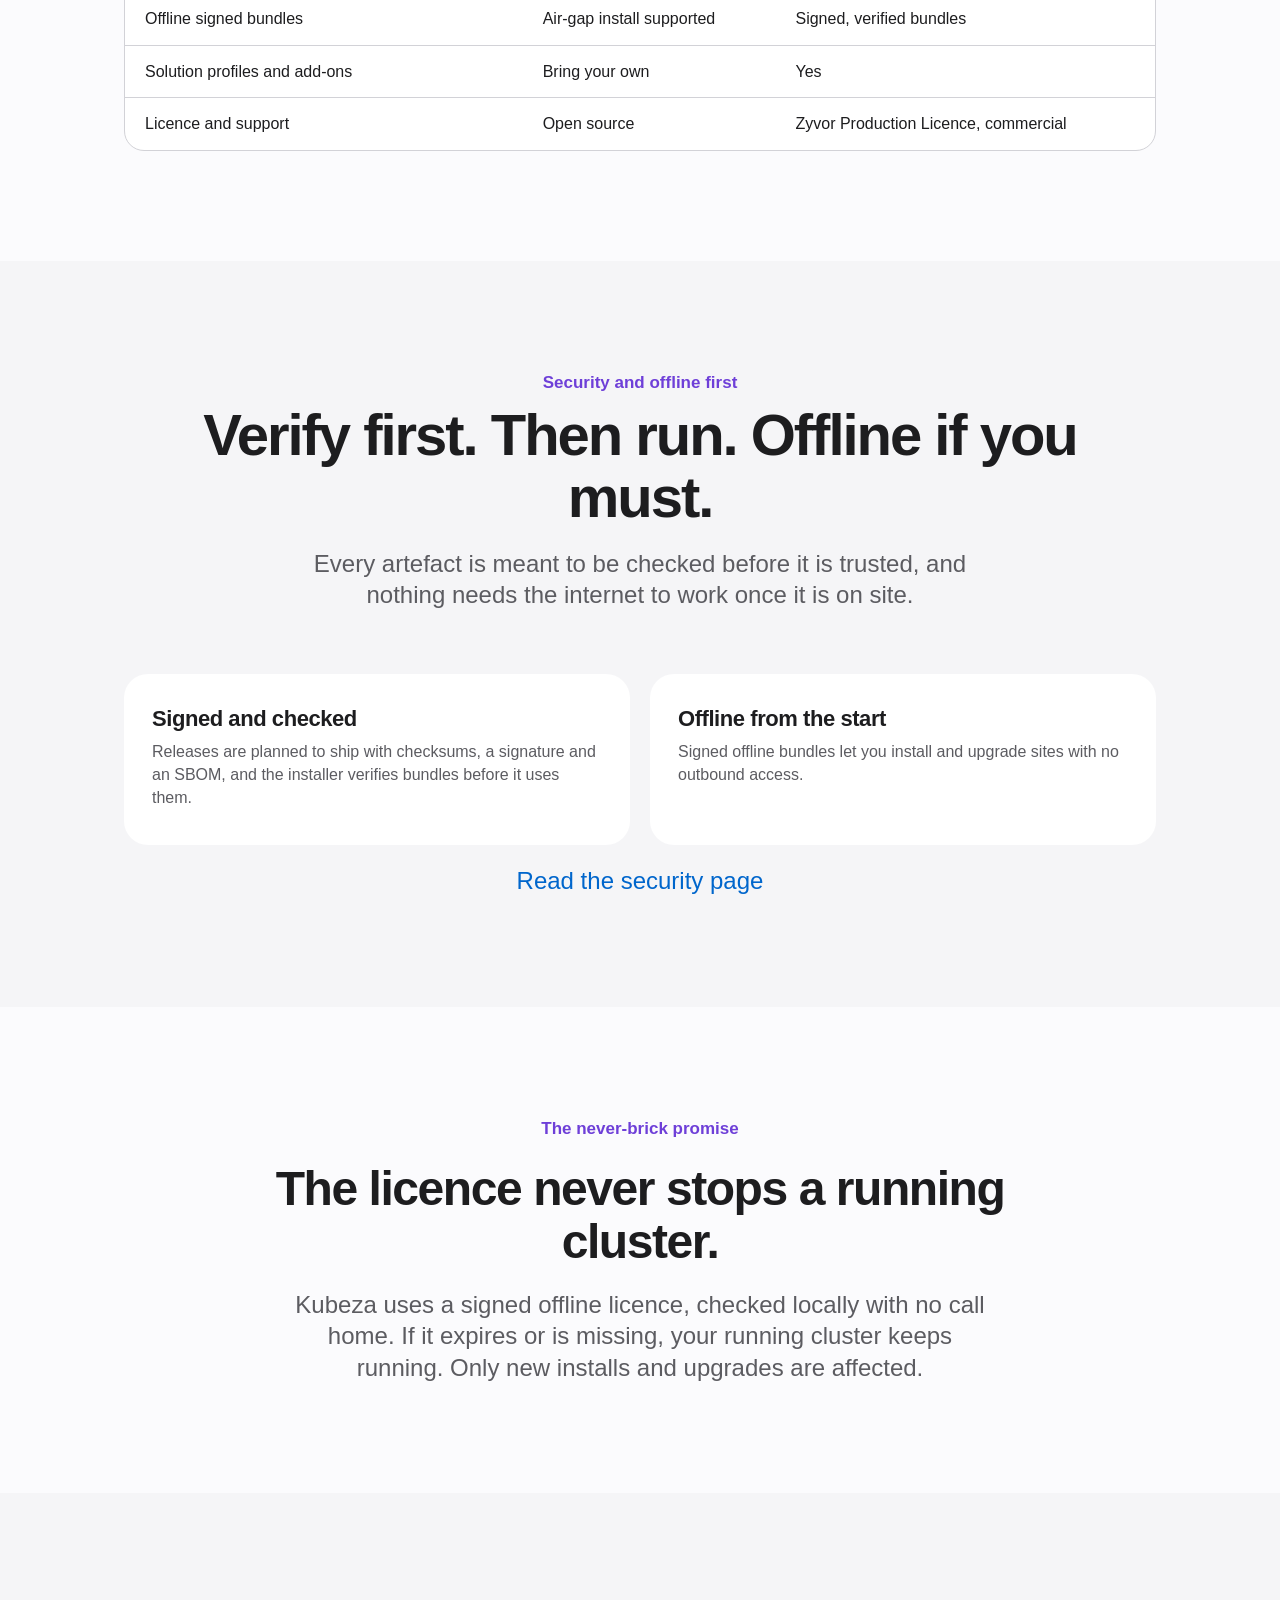
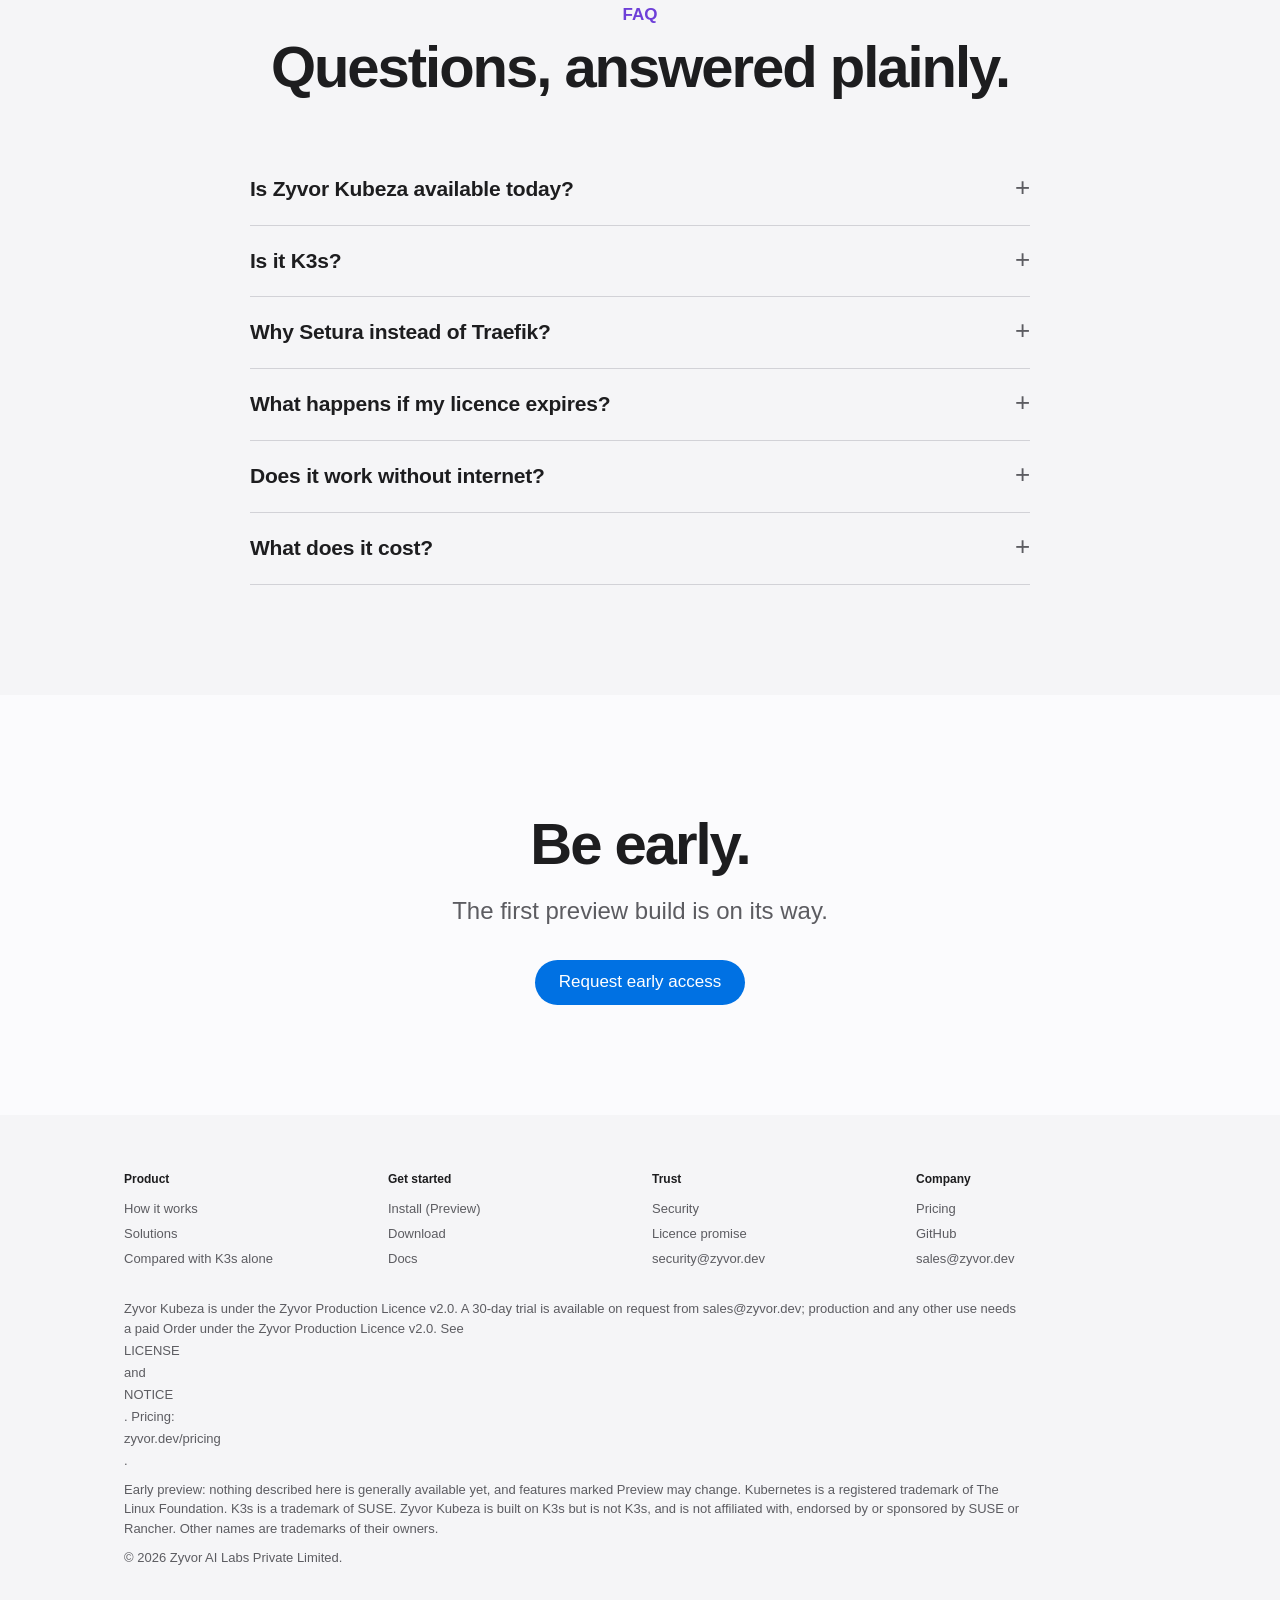
==== commit 58766732: "Add install, docs, download, security, 404, og image, README, check script and screenshots Co-Author" ====
--- a/index.html
+++ b/index.html
@@ -15,7 +15,7 @@
 <meta name="theme-color" content="#000000" media="(prefers-color-scheme: dark)">
 <meta name="theme-color" content="#fbfbfd" media="(prefers-color-scheme: light)">
 <link rel="stylesheet" href="assets/site.css">
-<noscript><style>.reveal{opacity:1!important;transform:none!important}.terminal .line{opacity:1!important;animation:none!important}</style></noscript>
+<noscript><style>.reveal{opacity:1!important;transform:none!important}</style></noscript>
 </head>
 <body>
 <a class="skip" href="#main">Skip to content</a>
@@ -106,8 +106,8 @@
 <tbody>
 <tr><td>Kubernetes distribution</td><td>Yes</td><td>Built on K3s</td></tr>
 <tr><td>Ingress</td><td>Bundled controller</td><td>Setura Gateway API controller built in</td></tr>
-<tr><td>Pre-install host checks and a dry-run plan</td><td>Not part of it</td><td>Yes: <code>zkube preflight</code>, <code>zkube plan</code></td></tr>
-<tr><td>Upgrades with automatic rollback</td><td>Manual</td><td>Yes</td></tr>
+<tr><td>Pre-install host checks and a dry-run plan</td><td>Not included</td><td>Yes: <code>zkube preflight</code>, <code>zkube plan</code></td></tr>
+<tr><td>Upgrades with automatic rollback</td><td>Separate tooling</td><td>Yes</td></tr>
 <tr><td>Backup with verified restore</td><td>Snapshots</td><td>Backup plus a verified restore</td></tr>
 <tr><td>Hardening with auditor evidence bundle</td><td>Guides</td><td>Yes</td></tr>
 <tr><td>Offline signed bundles</td><td>Air-gap install supported</td><td>Signed, verified bundles</td></tr>
--- a/assets/site.css
+++ b/assets/site.css
@@ -50,10 +50,10 @@
 .bar{display:flex;gap:8px;padding:16px 20px}.bar i{width:12px;height:12px;border-radius:50%;display:block;background:#ff5f57}.bar i:nth-child(2){background:#febc2e}.bar i:nth-child(3){background:#28c840}
 .terminal pre,pre.code{font-family:var(--mono);font-size:clamp(11px,1.9vw,15px);line-height:1.75;padding:4px 26px 30px;overflow-x:auto;color:var(--term-ink)}
 .ok{color:#30d158}.dim{color:#8e8e93}.err{color:#ff6961}.warn{color:#ffd60a}.hl{color:#64d2ff}
-.line{display:block;opacity:1}
+.line{display:inline}
 @media(prefers-reduced-motion:no-preference){
- .terminal .line{opacity:0;animation:ty .5s forwards;animation-delay:calc(var(--i)*.28s + .3s)}
- @keyframes ty{to{opacity:1}}
+ .terminal .line{animation:ty .5s backwards;animation-delay:calc(var(--i)*.28s + .3s)}
+ @keyframes ty{from{opacity:0}}
  .reveal{opacity:0;transform:translateY(24px);transition:opacity .8s cubic-bezier(.2,.7,.2,1),transform .8s cubic-bezier(.2,.7,.2,1)}
  .reveal.in{opacity:1;transform:none}
  .btn,.card,.sol{transition:transform .25s,background .25s}
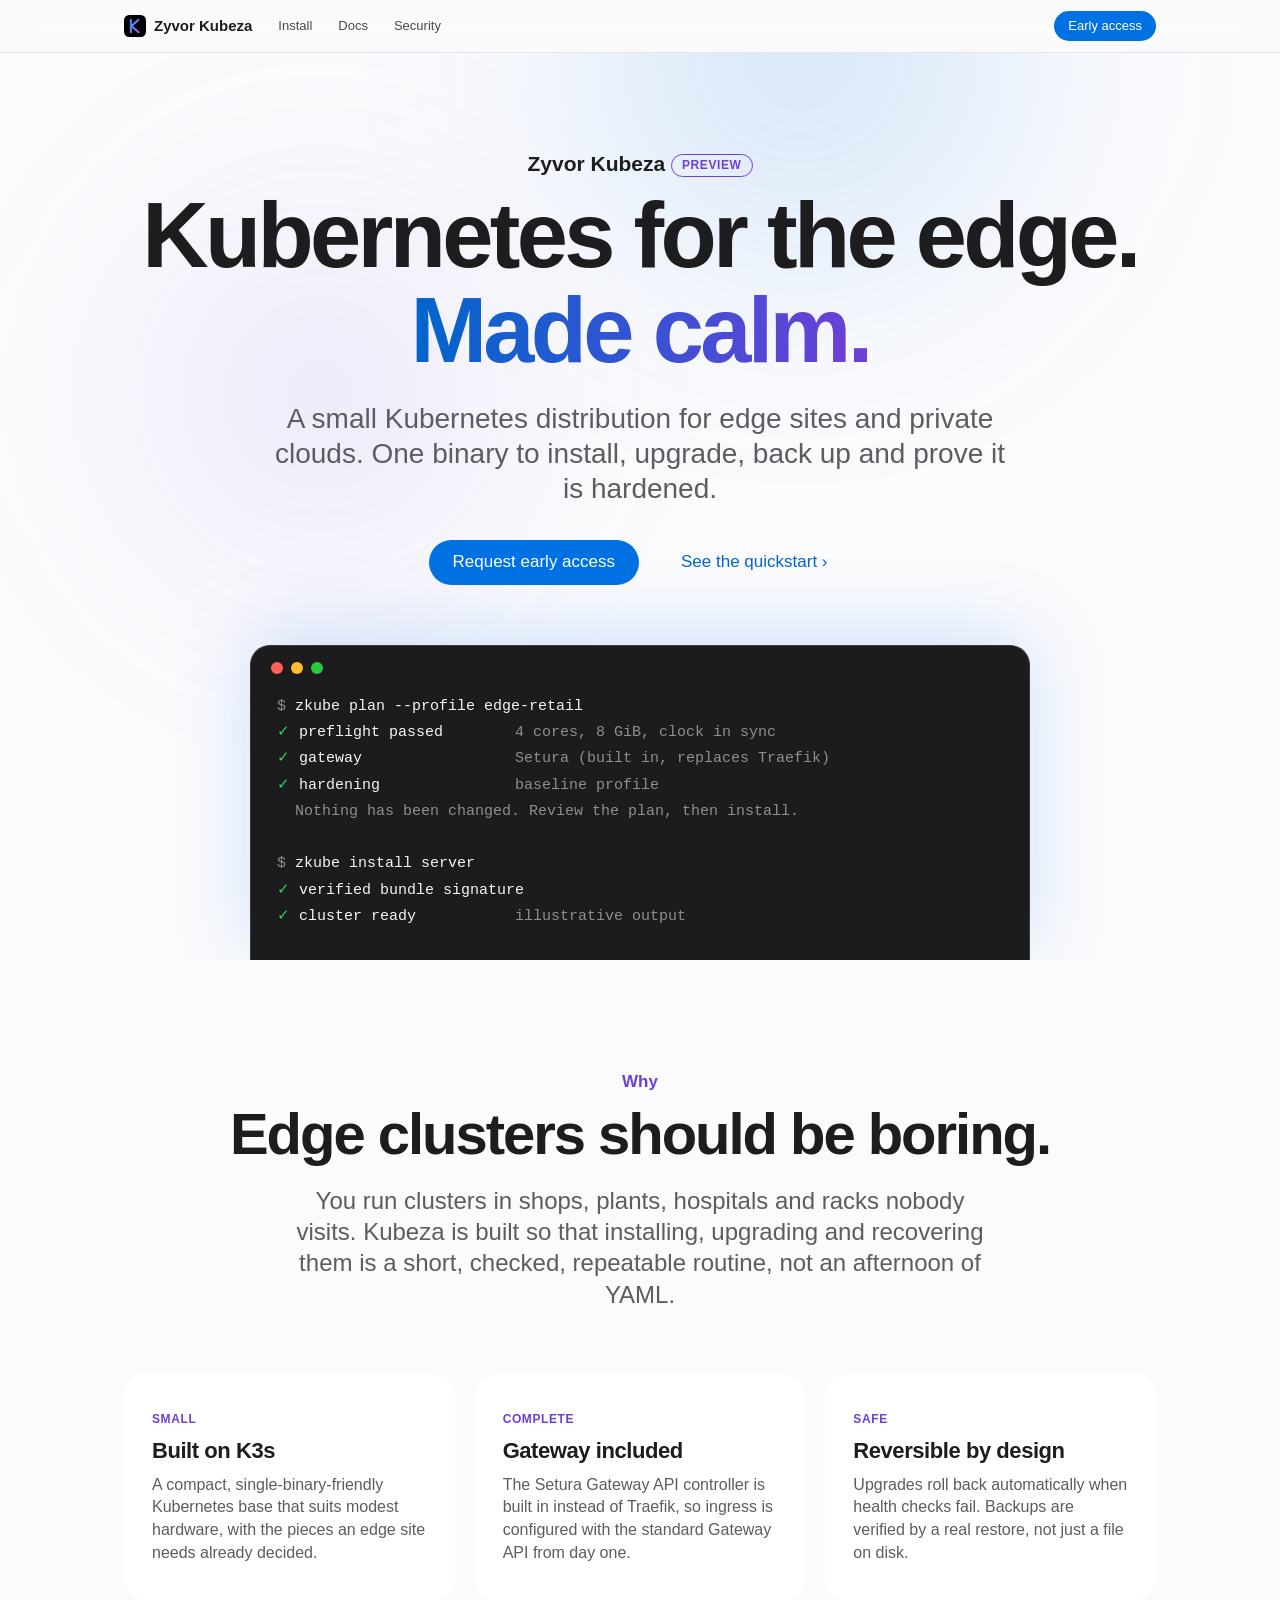
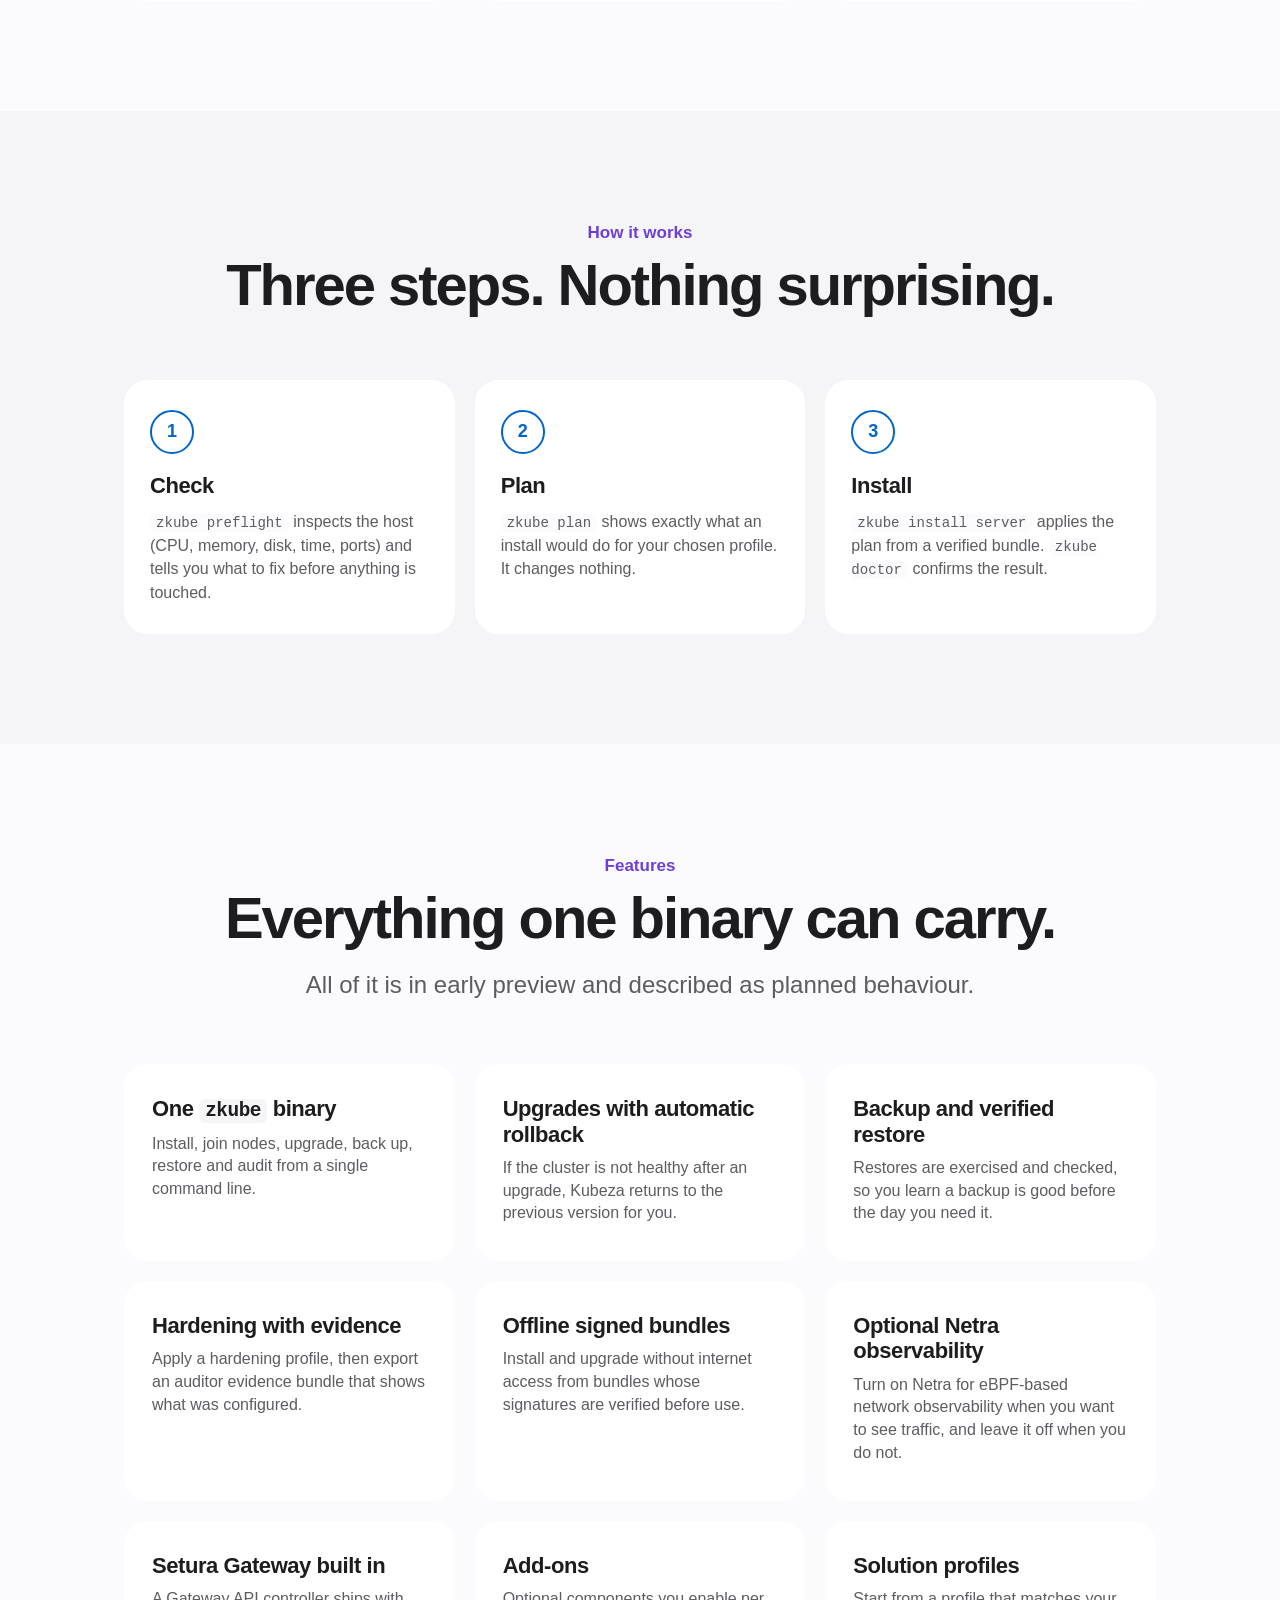
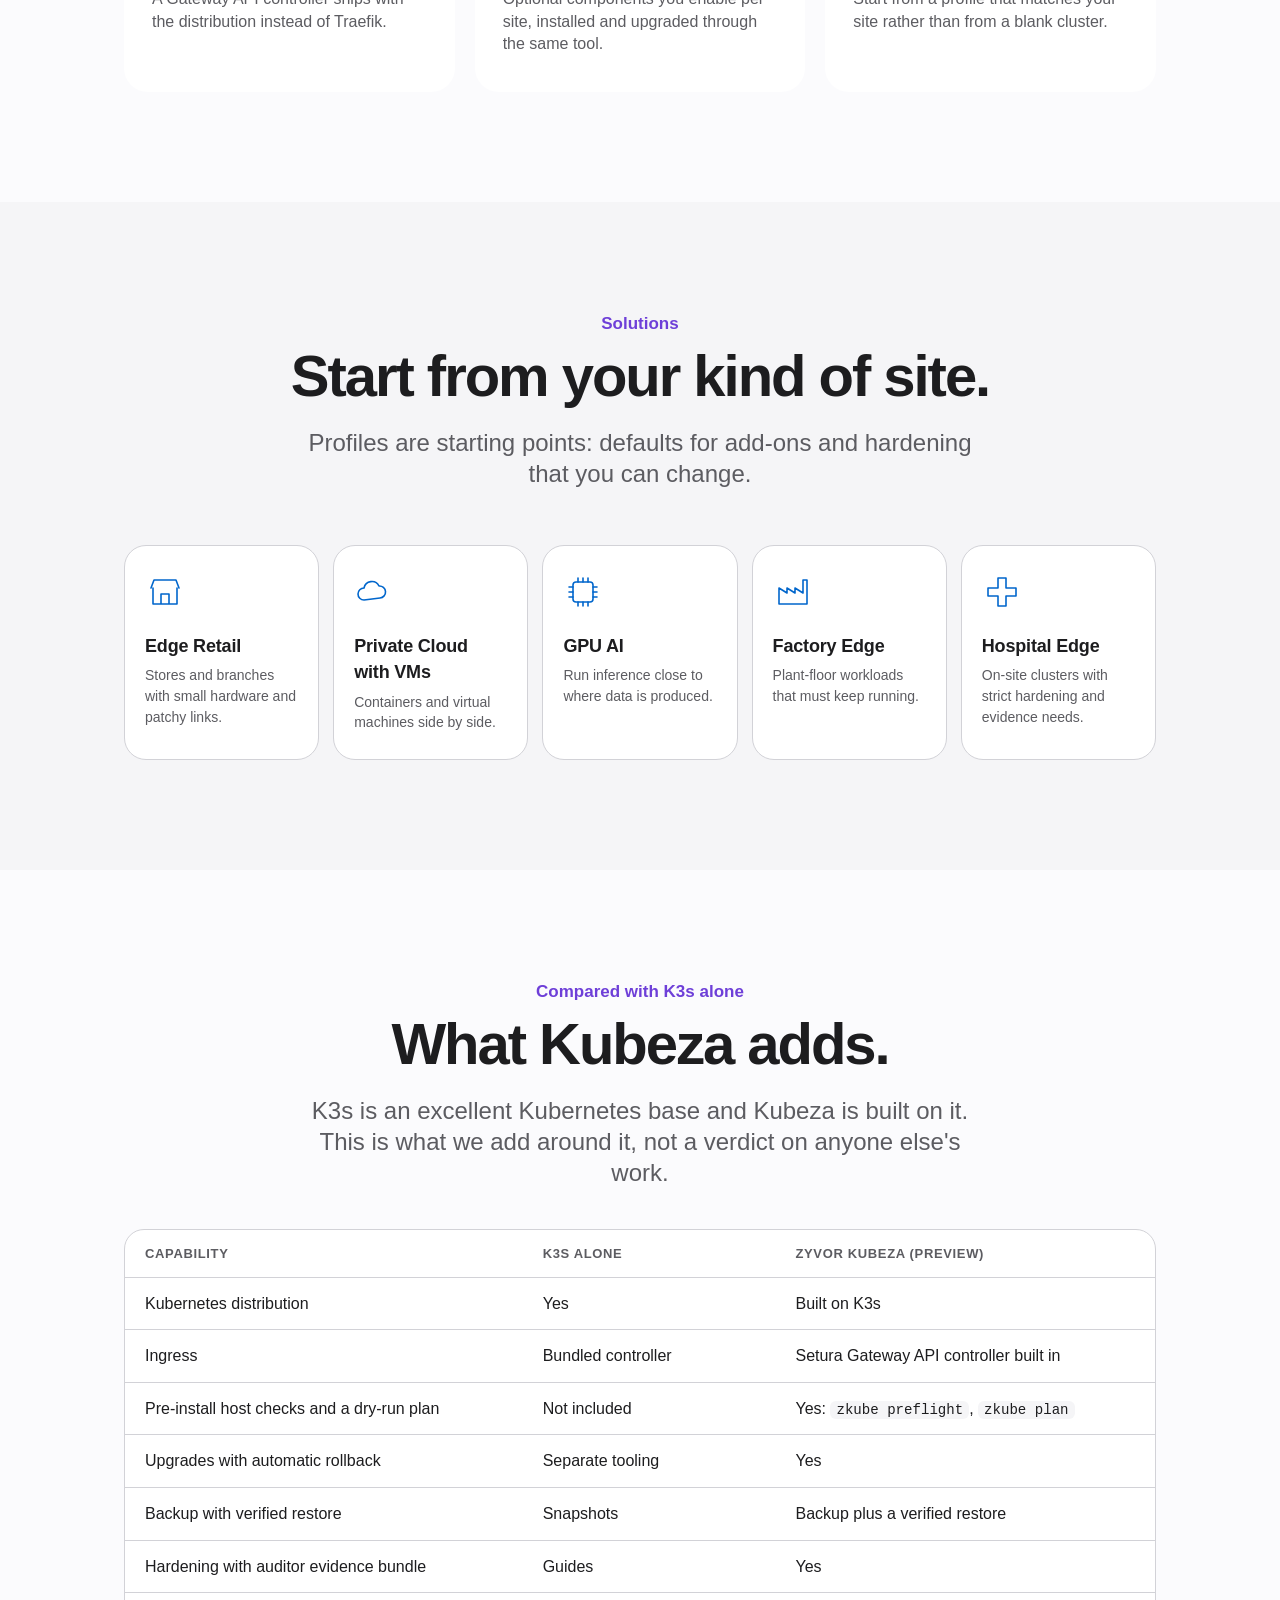
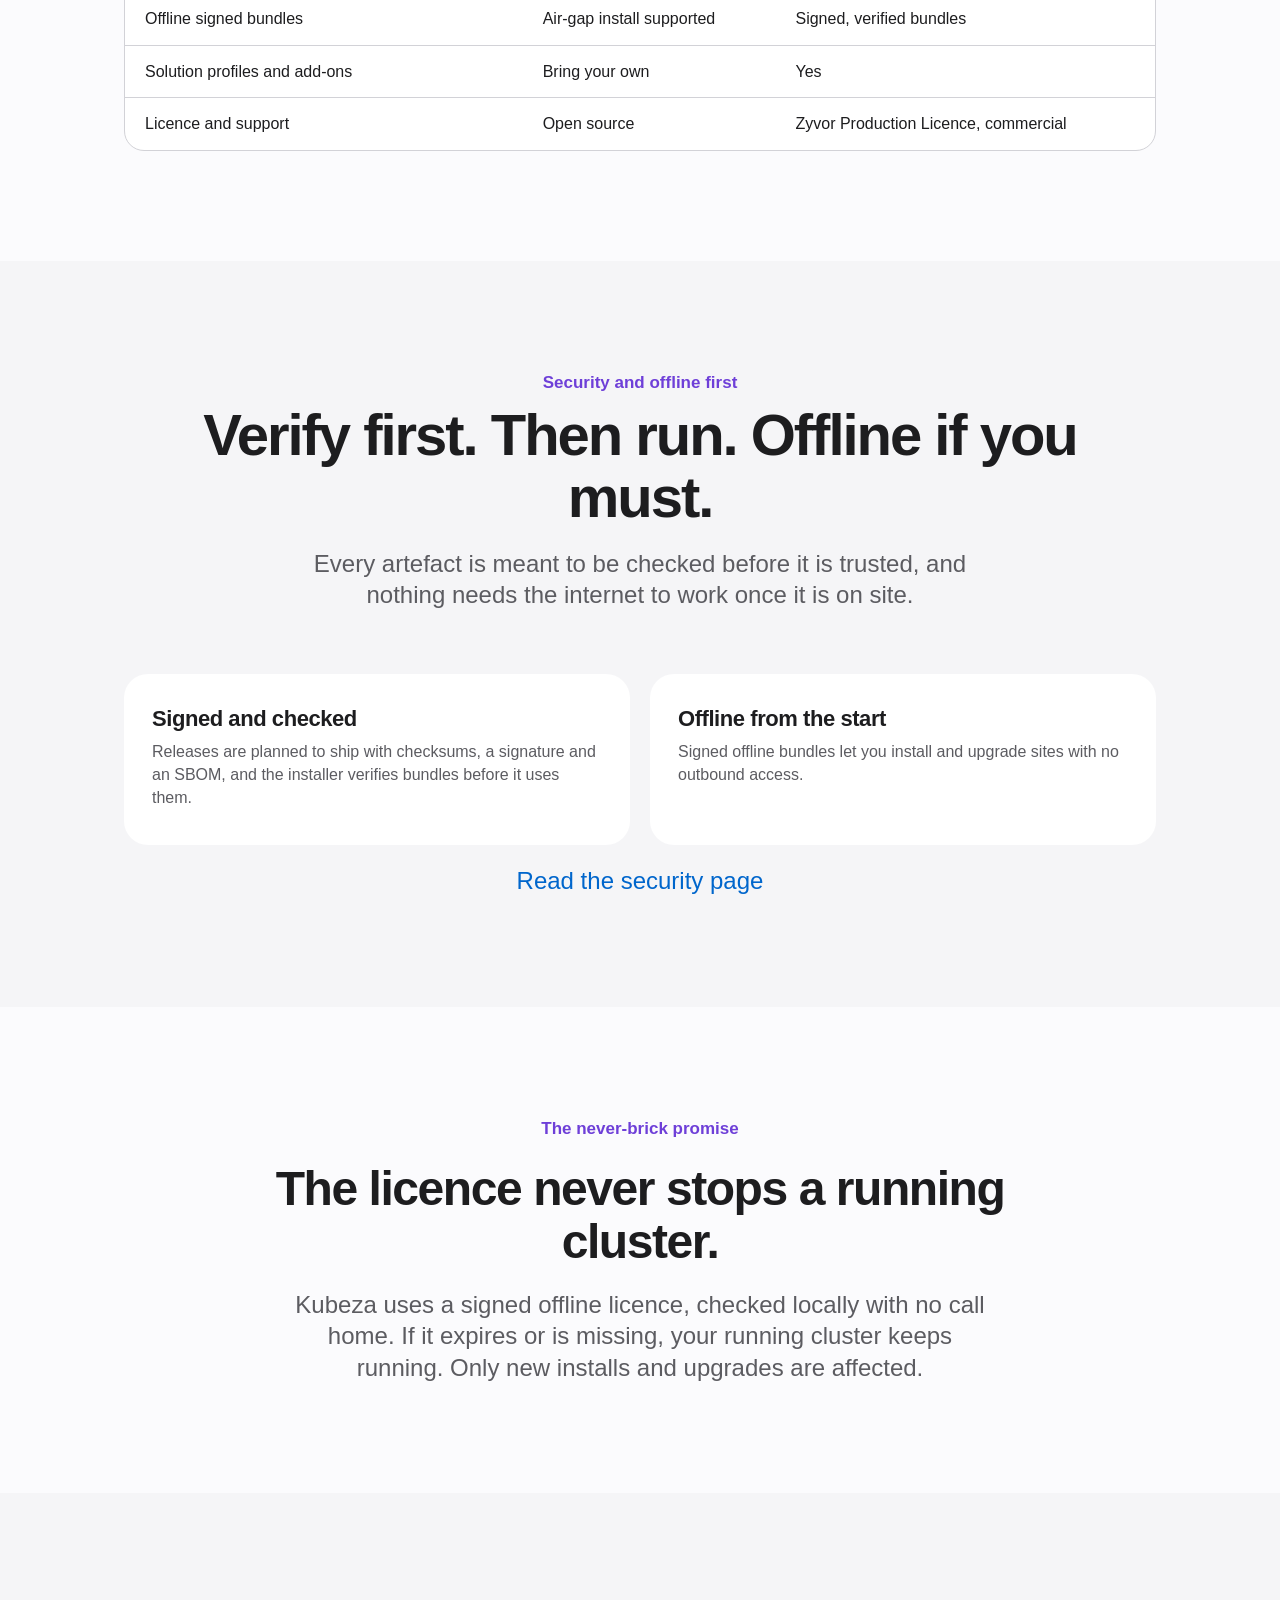
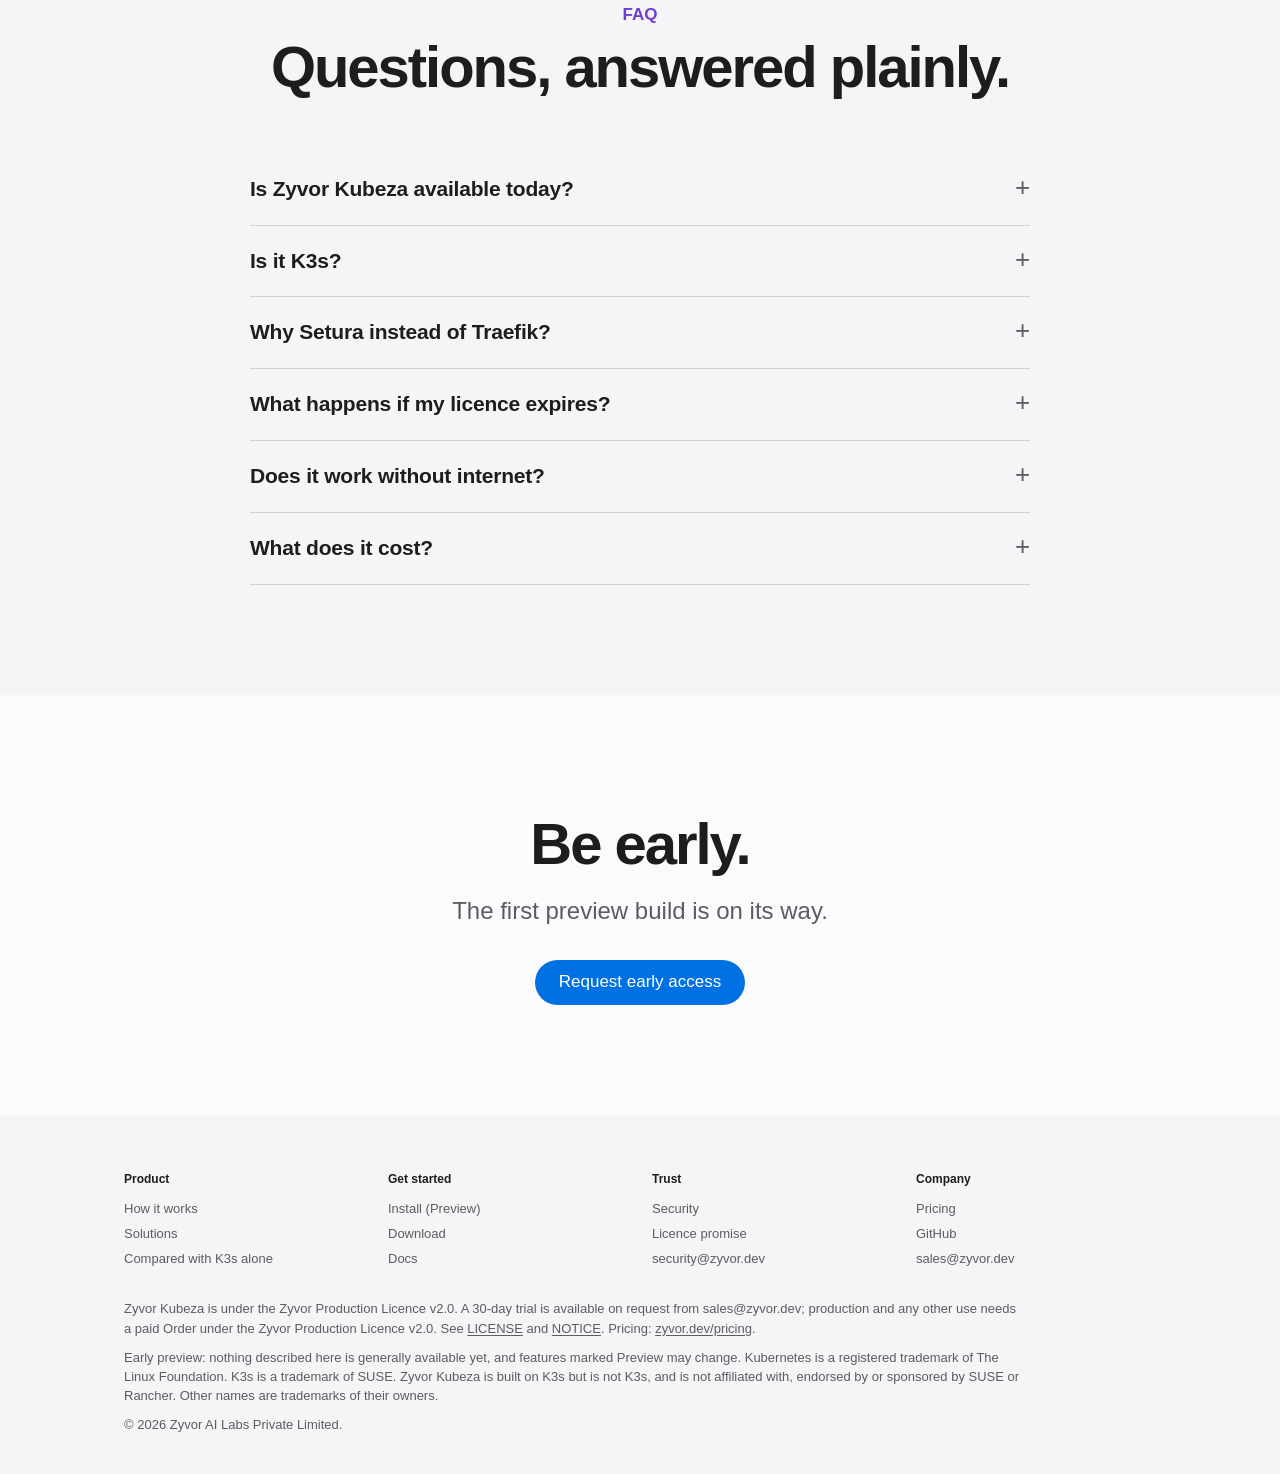
==== commit c5d7dca0: "Fix footer links, add PNG social image The footer link style made every link in the licence paragrap" ====
--- a/index.html
+++ b/index.html
@@ -10,7 +10,7 @@
 <meta property="og:type" content="website">
 <meta property="og:title" content="Zyvor Kubeza: Kubernetes for the edge, made calm">
 <meta property="og:description" content="A small Kubernetes distribution for edge sites and private clouds, built on K3s, with the Setura Gateway API controller built in. Early preview.">
-<meta property="og:image" content="https://zyvorai.github.io/zyvor-kubeza-site/og-image.svg">
+<meta property="og:image" content="https://zyvorai.github.io/zyvor-kubeza-site/og-image.png">
 <meta name="twitter:card" content="summary_large_image">
 <meta name="theme-color" content="#000000" media="(prefers-color-scheme: dark)">
 <meta name="theme-color" content="#fbfbfd" media="(prefers-color-scheme: light)">
--- a/assets/site.css
+++ b/assets/site.css
@@ -108,6 +108,7 @@
 footer{background:var(--gray);padding:56px 0 40px;font-size:13px;color:var(--ink-2)}
 footer .cols{display:grid;grid-template-columns:repeat(4,1fr);gap:24px;margin-bottom:28px}
 footer h4{font-size:12px;color:var(--ink);margin-bottom:8px}
-footer a{display:block;color:var(--ink-2);padding:3px 0}
+footer .cols a{display:block;color:var(--ink-2);padding:3px 0}
+footer p a{color:var(--ink-2);text-decoration:underline;text-underline-offset:2px}
 footer p{margin-top:10px;max-width:900px}
 @media(max-width:700px){footer .cols{grid-template-columns:1fr 1fr}}
